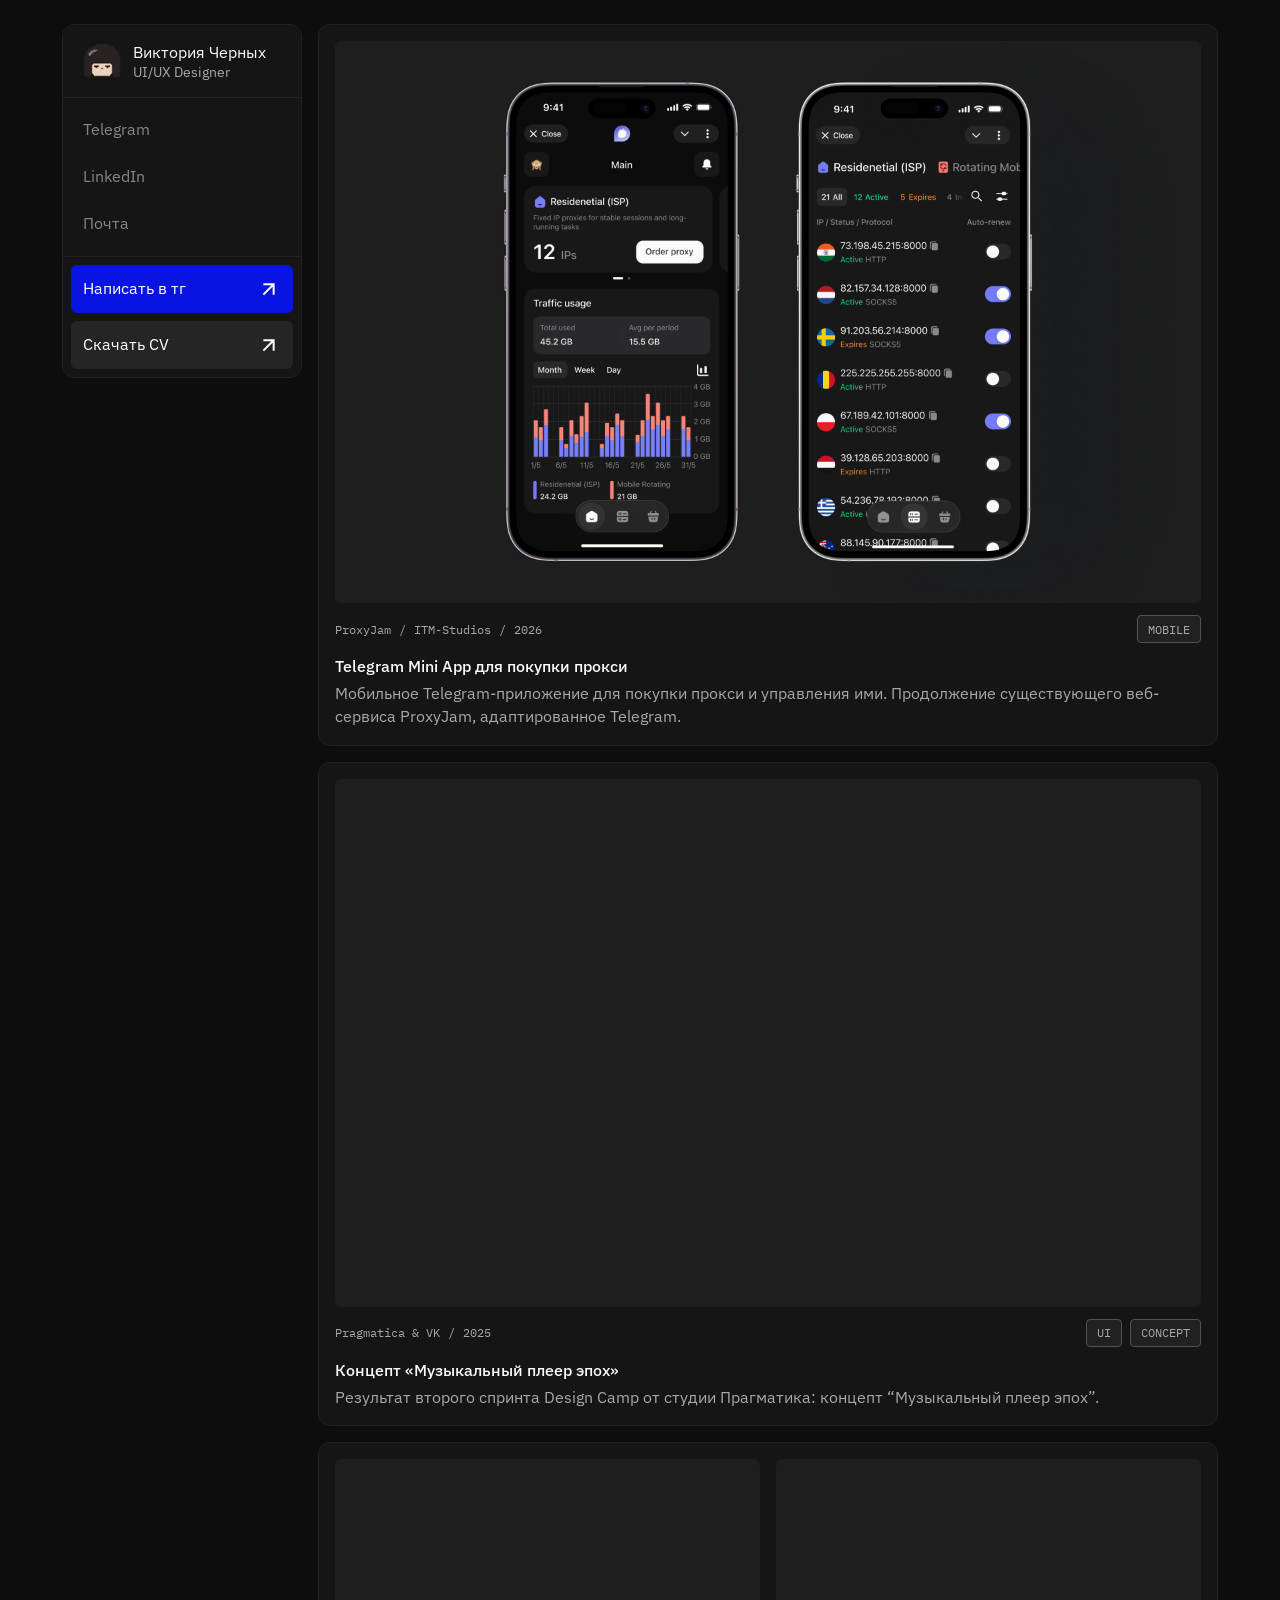
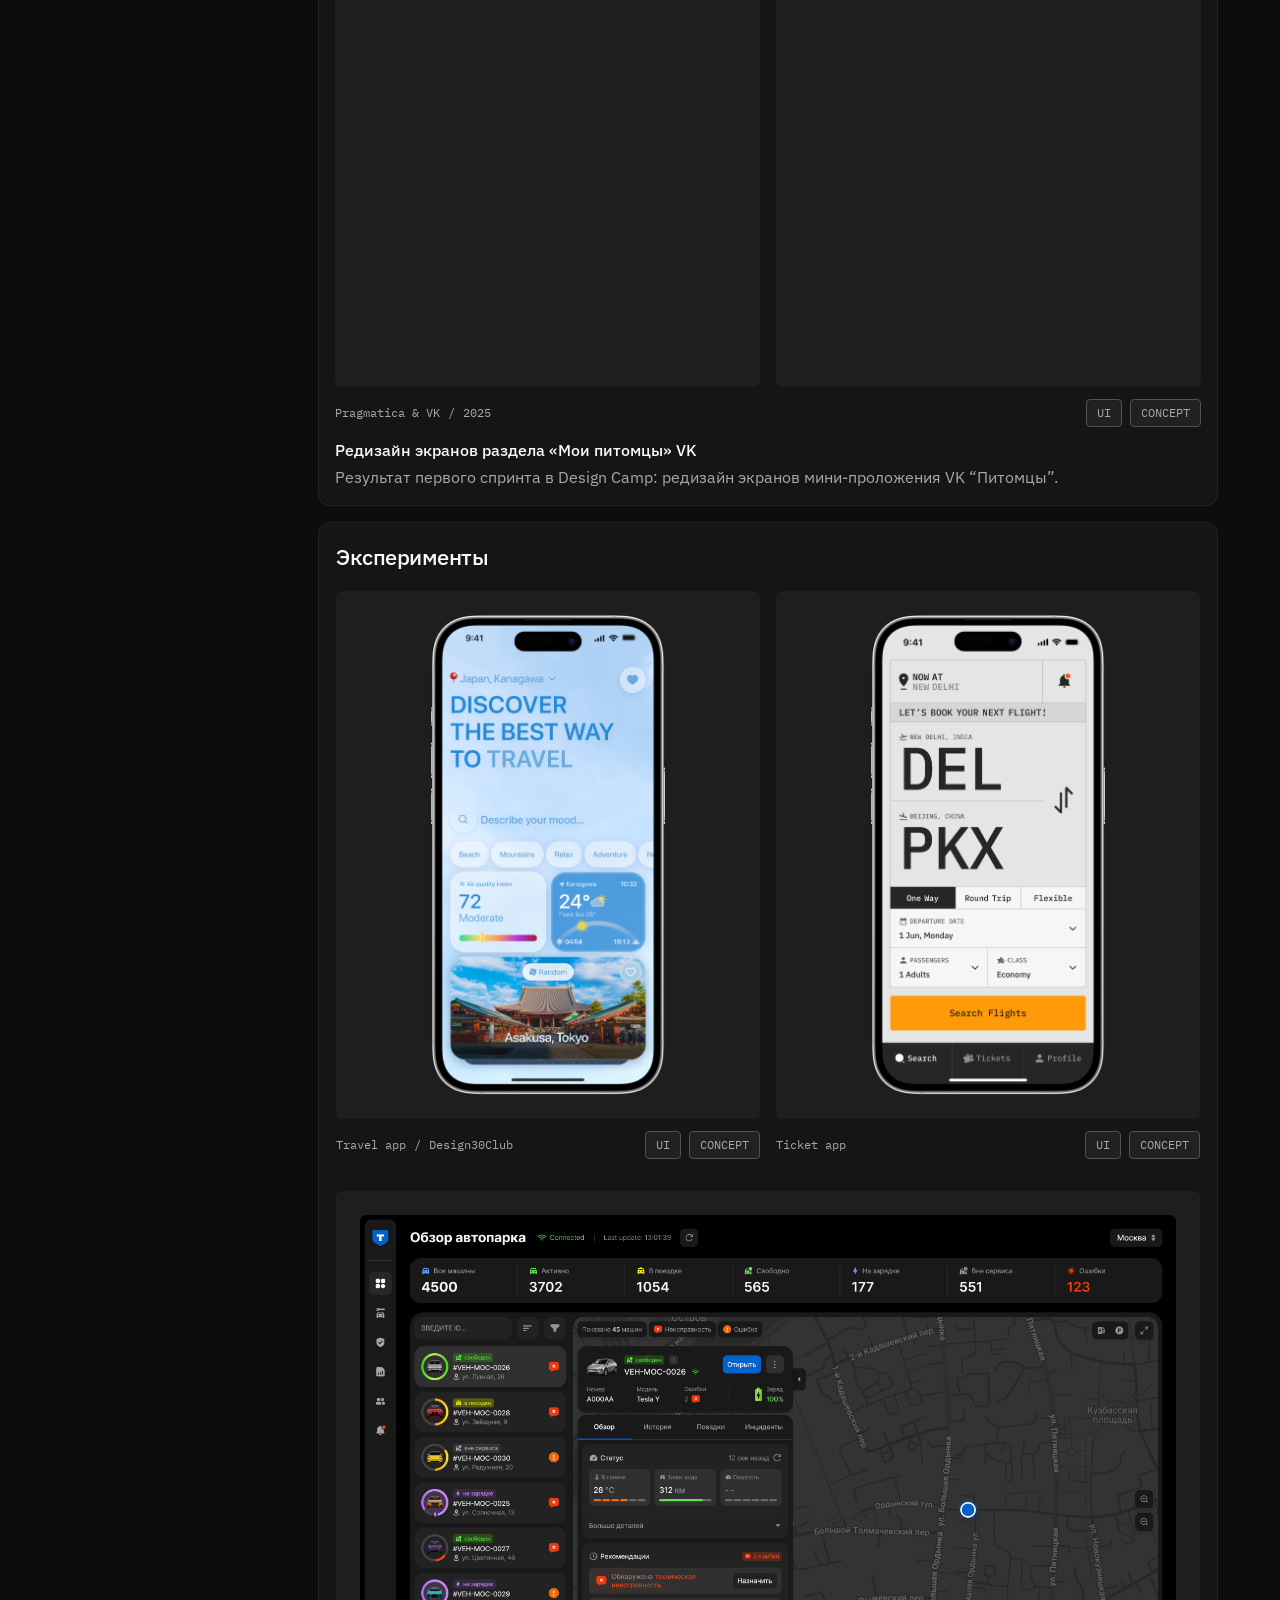
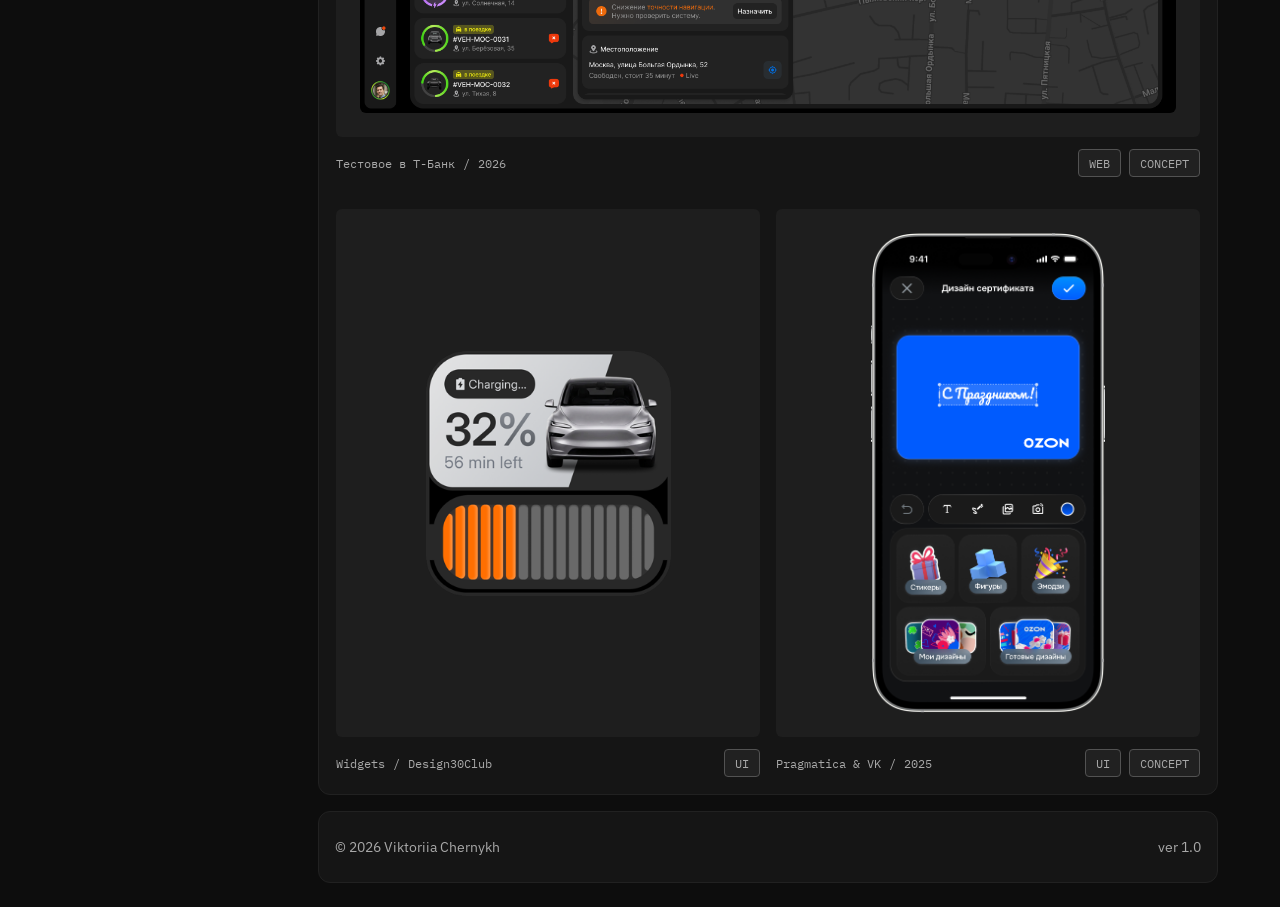
==== index.html @ b52f4697 "added hover to case-card" ====
<html lang="ru">
<head>
  <meta charset="UTF-8">
  <meta name="viewport" content="width=device-width, initial-scale=1.0">
  <title>Виктория Черных</title>
  <link rel="stylesheet" href="styles.css">
  <link rel="stylesheet" href="sticky-top-menu.css">
  <link rel="icon" type="image/png" href="favicon.png">
</head>
<body>
  <div id="sticky-top-menu-placeholder"></div>
  <div class="content-container">
    <a href="proxyjam-mini-app.html" class="case-card-link">
      <div class="case-card">
        <div class="case-card-image case-card-image--proxyjam-mobile">
          <img src="src/index/case-card-img-proxyjam-mobile.png" alt="ProxyJam Mini App"/>
        </div>
        <div class="case-card-image-container case-card-image-mobile">
          <div class="case-card-img-480 screen-switcher" data-interval="1200">
            <img src="src/index/case-card-img-proxyjam-mobile-screen.png" alt="Экран 1" class="screen-image is-active">
            <img src="src/index/case-card-img-proxyjam-mobile-screen-2.png" alt="Экран 2" class="screen-image">
            <img src="src/index/case-card-img-proxyjam-mobile-screen-3.png" alt="Экран 3" class="screen-image">
          </div>
        </div>
        <div class="case-card-header">
          <div class="case-card-header-desc">
            <span>ProxyJam</span>
            <span>/</span>
            <span>ITM-Studios</span>
            <span>/</span>
            <span>2026</span>
          </div>
          <div class="skill-item">MOBILE</div>
        </div>
        <div class="mini-paragraph">
          <h3>Telegram Mini App для покупки прокси</h3>
          <p>Мобильное Telegram-приложение для покупки прокси и управления ими. Продолжение существующего веб-сервиса ProxyJam, адаптированное Telegram.</p>
        </div>
      </div>
      <div class="hover-cta">
        <span class="hover-cta-text"></span>
        <span class="hover-cta-icon">
          <span class="hover-cta-dots">...</span>
          <img class="hover-cta-arrow" src="src/arrow-up-right-dark.svg" alt=""/>
        </span>
      </div>
    </a>
    <!-- <a href="proxyjam.html" class="case-card-link">
      <div class="case-card">
        <div class="case-card-image">
          <img src="src/index/case-card-image.png" alt="Case Card Image"/>
        </div>
        <div class="case-card-header">
          <div class="case-card-header-desc">
            <span>ProxyJam</span>
            <span>/</span>
            <span>ITM-Studios</span>
            <span>/</span>
            <span>2026</span>
          </div>
          <div class="skill-item">WEB</div>
        </div>
        <div class="mini-paragraph">
          <h3>Cервис для покупки прокси</h3>
          <p>Сервис для покупки прокси. Главной задачей было сделать макеты личного кабинета и лендинга с возможностью покупки на главной странице без регистрации.</p>
        </div>
      </div>
    </a> -->
    <a href="player.html" class="case-card-link">
      <div class="case-card">
        <div class="case-card-image-container">
          <div class="video-container">
            <video autoplay loop muted playsinline>
              <source src="src/index/player.mp4" type="video/mp4"/>
            </video>
          </div>
        </div>
        <div class="case-card-header">
          <div class="case-card-header-desc">
            <span>Pragmatica & VK</span>
            <span>/</span>
            <span>2025</span>
          </div>
          <div class="skill-item-container">
            <div class="skill-item">UI</div>
            <div class="skill-item">CONCEPT</div>
          </div>
        </div>
        <div class="mini-paragraph">
          <h3>Концепт «Музыкальный плеер эпох»</h3>
          <p>Результат второго спринта Design Camp от студии Прагматика: концепт “Музыкальный плеер эпох”.</p>
        </div>
      </div>
      <div class="hover-cta">
        <span class="hover-cta-text"></span>
        <span class="hover-cta-icon">
          <span class="hover-cta-dots">...</span>
          <img class="hover-cta-arrow" src="src/arrow-up-right-dark.svg" alt=""/>
        </span>
      </div>
    </a>
    <a href="pets.html" class="case-card-link">
      <div class="case-card">
        <div class="case-card-container">
          <div class="case-card-image-container">
            <div class="video-container">
              <video autoplay loop muted playsinline>
                <source src="src/index/pets-main.mp4" type="video/mp4"/>
              </video>
            </div>
          </div>
          <div class="case-card-image-container case-card-image-container--hide-mobile">
            <div class="video-container">
              <video autoplay loop muted playsinline>
                <source src="src/index/pets-lenta.mp4" type="video/mp4"/>
              </video>
            </div>
          </div>
        </div>
        <div class="case-card-header">
          <div class="case-card-header-desc">
            <span>Pragmatica & VK</span>
            <span>/</span>
            <span>2025</span>
          </div>
          <div class="skill-item-container">
            <div class="skill-item">UI</div>
            <div class="skill-item">CONCEPT</div>
          </div>
        </div>
        <div class="mini-paragraph">
          <h3>Редизайн экранов раздела «Мои питомцы» VK</h3>
          <p>Результат первого спринта в Design Camp: редизайн экранов мини-проложения VK “Питомцы”.</p>
        </div>
      </div>
      <div class="hover-cta">
        <span class="hover-cta-text"></span>
        <span class="hover-cta-icon">
          <span class="hover-cta-dots">...</span>
          <img class="hover-cta-arrow" src="src/arrow-up-right-dark.svg" alt=""/>
        </span>
      </div>
    </a>
    <div class="concepts">
      <h2>Эксперименты</h2>
      <div class="experiments-container">
        <div class="concept-cards">
          <div class="concept-card">
            <div class="case-card-image-container">
              <div class="case-card-img-480 screen-switcher">
                <img src="src/index/case-card-img-480.png" alt="Экран 1" class="screen-image is-active">
                <img src="src/index/trip-planner-2 1.png" alt="Экран 2" class="screen-image">
              </div>
            </div>
            <div class="case-card-header">
              <div class="case-card-header-desc">
                <span>Travel app</span>
                <span>/</span>
                <span>Design30Club</span>
              </div>
              <div class="skill-item-container">
                <div class="skill-item">UI</div>
                <div class="skill-item">CONCEPT</div>
              </div>
            </div>
          </div>
          <div class="concept-card">
            <div class="case-card-image-container">
              <div class="case-card-img-480 screen-switcher">
                <img src="src/index/case-card-img-481.png" alt="Экран 1" class="screen-image is-active">
                <img src="src/index/fly-app-2 1.png" alt="Экран 2" class="screen-image">
              </div>
            </div>
            <div class="case-card-header">
              <div class="case-card-header-desc">
                <span>Ticket app</span>
              </div>
              <div class="skill-item-container">
                <div class="skill-item">UI</div>
                <div class="skill-item">CONCEPT</div>
              </div>
            </div>
          </div>
        </div>
        <div class="concept-card">
          <div class="case-card-image-container">
            <div class="case-card-img-fill">
              <img src="src/index/case-card-img-fill.png" alt=""/>
            </div>
          </div>
          <div class="case-card-header">
            <div class="case-card-header-desc">
              <span>Тестовое в Т-Банк</span>
              <span>/</span>
              <span>2026</span>
            </div>
            <div class="skill-item-container">
              <div class="skill-item">WEB</div>
              <div class="skill-item">CONCEPT</div>
            </div>
          </div>
        </div>
        <div class="concept-cards">
          <div class="concept-card">
            <div class="case-card-image-container">
              <div class="screen-switcher screen-switcher--245" data-interval="1200">
                <img src="src/index/widget-moon.png" alt="Экран 1" class="screen-image is-active">
                <img src="src/index/charging 2 1.png" alt="Экран 2" class="screen-image">
                <img src="src/index/petto 1.png" alt="Экран 3" class="screen-image">
                <img src="src/index/forcast widget 1.png" alt="Экран 4" class="screen-image">
                <img src="src/index/reflect.png" alt="Экран 5" class="screen-image">
              </div>
              <!-- <div class="case-card-img-245">
                <img src="src/index/widget-moon.png" alt="" />
              </div> -->
            </div>
            <div class="case-card-header">
              <div class="case-card-header-desc">
                <span>Widgets</span>
                <span>/</span>
                <span>Design30Club</span>
              </div>             
                <div class="skill-item">UI</div>
            </div>
          </div>
          <div class="concept-card">
            <div class="case-card-image-container">
              <div class="case-card-img-480 screen-switcher">
                <img src="src/index/case-card-img-482.png" alt="Экран 1" class="screen-image is-active">
                <img src="src/index/gift-card-2.png" alt="Экран 2" class="screen-image">
              </div>
            </div>
            <div class="case-card-header">
              <div class="case-card-header-desc">
                <span>Pragmatica & VK</span>
                <span>/</span>
                <span>2025</span>
              </div>
              <div class="skill-item-container">
                <div class="skill-item">UI</div>
                <div class="skill-item">CONCEPT</div>
              </div>
            </div>
          </div>
        </div>
        
      </div>
    </div>
    <div id="footer-placeholder"></div>
  </div>
  <script>
    fetch('sticky-top-menu.html')
      .then(response => response.text())
      .then(data => {
        document.getElementById('sticky-top-menu-placeholder').innerHTML = data;
      });
    fetch('footer.html')
      .then(response => response.text())
      .then(data => {
        document.getElementById('footer-placeholder').innerHTML = data;
      });
  </script>
  <script src="script.js"></script>
 
<script>
  fetch('sticky-top-menu.html')
    .then(response => response.text())
    .then(data => {
      document.getElementById('sticky-top-menu-placeholder').innerHTML = data;

      const mobileTopBar = document.querySelector('.mobile-top-bar');
      const mobileMenuToggle = document.querySelector('.mobile-menu-toggle');
      const mobileBackdrop = document.querySelector('.mobile-menu-backdrop');
      const mobileMenuLinks = document.querySelectorAll(
        '.mobile-dropdown-menu a'
      );

      if (!mobileTopBar || !mobileMenuToggle || !mobileBackdrop) return;

      function openMenu() {
        mobileTopBar.classList.add('is-open');
        document.body.classList.add('menu-open');
        mobileMenuToggle.setAttribute('aria-expanded', 'true');
        mobileMenuToggle.setAttribute('aria-label', 'Закрыть меню');
      }

      function closeMenu() {
        mobileTopBar.classList.remove('is-open');
        document.body.classList.remove('menu-open');
        mobileMenuToggle.setAttribute('aria-expanded', 'false');
        mobileMenuToggle.setAttribute('aria-label', 'Открыть меню');
      }

      function toggleMenu() {
        const isOpen = mobileTopBar.classList.contains('is-open');
        isOpen ? closeMenu() : openMenu();
      }

      mobileMenuToggle.addEventListener('click', toggleMenu);

      mobileBackdrop.addEventListener('click', closeMenu);

      mobileMenuLinks.forEach(link => {
        link.addEventListener('click', closeMenu);
      });

      document.addEventListener('keydown', (event) => {
        if (event.key === 'Escape') {
          closeMenu();
        }
      });

      let lastScrollY = window.scrollY;
      const scrollThreshold = 10;

      window.addEventListener('scroll', () => {
        const currentScrollY = window.scrollY;
        const diff = currentScrollY - lastScrollY;

        if (mobileTopBar.classList.contains('is-open')) {
          mobileTopBar.classList.remove('is-hidden');
          lastScrollY = currentScrollY;
          return;
        }

        if (currentScrollY <= 20) {
          mobileTopBar.classList.remove('is-hidden');
        } else if (diff > scrollThreshold) {
          mobileTopBar.classList.add('is-hidden');
          lastScrollY = currentScrollY;
        } else if (diff < -scrollThreshold) {
          mobileTopBar.classList.remove('is-hidden');
          lastScrollY = currentScrollY;
        }
      });
    });

  fetch('footer.html')
    .then(response => response.text())
    .then(data => {
      document.getElementById('footer-placeholder').innerHTML = data;
    });
</script>

<script>
  document.querySelectorAll('.screen-switcher').forEach((switcher) => {
    const images = switcher.querySelectorAll('.screen-image');
    const interval = Number(switcher.dataset.interval) || 3000;
    let current = 0;
    let intervalId = null;

    if (images.length < 2) return;

    function nextSlide() {
      images[current].classList.remove('is-active');
      current = (current + 1) % images.length;
      images[current].classList.add('is-active');
    }

    function startSwitcher() {
      if (intervalId) return;
      intervalId = setInterval(nextSlide, interval);
    }

    function stopSwitcher() {
      clearInterval(intervalId);
      intervalId = null;
    }

    startSwitcher();

    // switcher.addEventListener('mouseenter', stopSwitcher);
    // switcher.addEventListener('mouseleave', startSwitcher);
    // switcher.addEventListener('focusin', stopSwitcher);
    // switcher.addEventListener('focusout', startSwitcher);
  });
</script>

</body>
</html>
---- styles.css ----
@import url('https://fonts.googleapis.com/css2?family=IBM+Plex+Sans:ital,wght@0,400;0,500;1,400;1,500&family=IBM+Plex+Mono:wght@400&display=swap');

:root {
  --surface-bg: #0d0d0d;
  --surface-primary: #151515;
  --surface-secondary: #1e1e1e;
  --surface-bage: #212121;
  --border-base: #212121;
  --border-bage: #525252;
  --text-primary: #fafafa;
  --text-secondary: #a8a8a8;
  --text-link: #868686;
  --primary-btn-default: #0914e3;
  --primary-btn-hover: #0c15c0;
  --secondary-btn-default: #252525;
  --secondary-btn-hover: #212121;
  --content-max-width: 900px;
  --page-gutter: 8px;
}


* {
  box-sizing: border-box;
}

html,
body {
  overflow-x: hidden;
}

body {
  margin: 0;
  padding: 0 8px;
  font-family: 'IBM Plex Sans', sans-serif;
  background-color: var(--surface-bg);
  color: var(--text-primary);
  display: flex;
  justify-content: center;
  align-items: flex-start;
  gap: 16px;
  min-height: 100vh;
  overflow-x: hidden;
}

p {
  margin-block-start: 0;
  margin-block-end: 0;
  color: var(--text-secondary);
  line-height: 145%;
}

#sticky-top-menu-placeholder {
  width: 240px;
  min-width: 240px;
  flex: 0 0 240px;
  align-self: flex-start;
  position: sticky;
  top: 24px;
  height: fit-content;
}

.content-container {
  flex: 1 1 0;
  min-width: 0;
  width: min(100%, var(--content-max-width));
  max-width: var(--content-max-width);
  display: flex;
  flex-direction: column;
  gap: 16px;
  padding: 24px 0;
}

.case-card {
  background-color: var(--surface-primary);
  border: 1px solid var(--border-base);
  border-radius: 12px;
  padding: 16px;
  display: flex;
  flex-direction: column;
  gap: 12px;
}

.case-card-link {
  display: block;
  position: relative;
  text-decoration: none;
  color: inherit;
}

.case-card-link:hover .case-card {
  /* transform: translateY(-2px);
  transition: 0.3s ease; */
  cursor: pointer;
}

.hover-cta {
  position: fixed;
  top: 0;
  left: 0;
  display: flex;
  align-items: center;
  gap: 8px;
  padding: 8px 12px;
  border-radius: 4px;
  background-color: var(--text-primary);
  font-family: 'IBM Plex Mono', monospace;
  font-size: 12px;
  color: var(--surface-primary);
  white-space: nowrap;
  pointer-events: none;
  opacity: 0;
  transition: opacity 0.2s ease;
  z-index: 50;
}

.case-card-link:hover .hover-cta {
  opacity: 1;
}

.hover-cta-icon {
  position: relative;
  width: 16px;
  height: 16px;
  flex-shrink: 0;
}

.hover-cta-dots {
  position: absolute;
  inset: 0;
  display: flex;
  align-items: center;
  transition: opacity 0.2s ease;
}

.hover-cta-dots.is-hidden {
  opacity: 0;
}

.hover-cta-arrow {
  position: absolute;
  inset: 0;
  width: 16px;
  height: 16px;
  display: block;
  opacity: 0;
  transition: opacity 0.2s ease;
}

.hover-cta-arrow.is-visible {
  opacity: 1;
}

@media (hover: none) {
  .hover-cta {
    display: none;
  }
}

.case-card-image {
  aspect-ratio: 2880 / 1710;
  border-radius: 6px;
  overflow: hidden;
  position: relative;
}

.case-card-image img {
  width: 100%;
  height: 100%;
  object-fit: cover;
}

.case-card-image--proxyjam-mobile {
  aspect-ratio: 2598 / 1686;
}

.case-card-image-container.case-card-image-mobile {
  display: none;
}

@media (max-width: 860px) {
  .case-card-image--proxyjam-mobile {
    display: none;
  }

  .case-card-image-container.case-card-image-mobile {
    display: flex;
  }

  .case-card-image-container.case-card-image-container--hide-mobile {
    display: none;
  }
}

.case-card-header {
  display: flex;
  justify-content: space-between;
  align-items: center;
  gap: 12px;
  flex-wrap: nowrap;
}

.case-card-header-desc {
  display: flex;
  gap: 8px;
  align-items: center;
  font-family: 'IBM Plex Mono', monospace;
  font-size: 12px;
  color: var(--text-secondary);
}

.case-card-header .case-card-header-desc {
  display: flex;
  gap: 8px;
  align-items: center;
  font-family: 'IBM Plex Mono', monospace;
  font-size: 12px;
  color: var(--text-secondary);
}

.skill-item {
  background-color: var(--surface-bage);
  border: 1px solid var(--border-bage);
  border-radius: 4px;
  padding: 8px 10px;
  display: flex;
  gap: 6px;
  align-items: center;
  height: 28px;
  font-family: 'IBM Plex Mono', monospace;
  font-size: 12px;
  color: var(--text-secondary);
}

.skill-item-container {
  display: flex;
  flex-direction: row;
  gap: 8px;
  flex-wrap: wrap;
}

.paragraph {
  display: flex;
  flex-direction: column;
  gap: 24px;
}

.middle-paragraph {
  display: flex;
  flex-direction: column;
  gap: 16px;
}

.mini-paragraph {
  display: flex;
  flex-direction: column;
  gap: 4px;
}


h1 {
  margin: 0;
  font-weight: 500;
  font-size: 28px;
  line-height: 1.2;
  color: var(--text-primary);
  letter-spacing: -1px;
}

.mini-paragraph h3 {
  margin: 0;
  font-weight: 500;
  font-size: 16px;
  line-height: 1.45;
  color: var(--text-primary);
}

.mini-paragraph p {
  margin: 0;
  font-weight: 400;
  font-size: 16px;
  line-height: 1.45;
  color: var(--text-secondary);
}

.footer {
  width: 100%;
  background-color: var(--surface-primary);
  border: 1px solid var(--border-base);
  border-radius: 12px;
  height: 72px;
  display: flex;
  align-items: center;
  justify-content: space-between;
  padding: 16px;
  font-size: 14px;
  line-height: 1.2;
  color: var(--text-secondary);
  text-align: center;
  white-space: nowrap;
}

.concepts {
  background-color: var(--surface-primary);
  border: 1px solid var(--border-base);
  border-radius: 12px;
  padding: 21px 17px 17px;
  display: flex;
  flex-direction: column;
  gap: 20px;
}

.concepts h2 {
  margin: 0;
  font-weight: 500;
  font-size: 22px;
  line-height: 1.2;
  letter-spacing: -0.5px;
  color: var(--text-primary);
}

.concepts .experiments-container {
  display: flex;
  flex-direction: column;
  gap: 32px;
}

.concept-cards {
  display: flex;
  gap: 16px;
}

.concept-card {
  display: flex;
  flex-direction: column;
  gap: 12px;
  flex: 1 1 0;
  min-width: 0;
}

@media (max-width: 860px) {
  .concept-cards {
    flex-direction: column;
    gap: 32px;
  }
}

.case-card-image-container {
  background-color: var(--surface-secondary);
  border-radius: 6px;
  padding: 24px;
  gap: 16px;
  display: flex;
  justify-content: center;
  align-items: center;
  height: 100%;
}



.case-card-container {
  display: flex;
  flex-direction: row;
  gap: 16px;
}

.case-card-container > * {
  flex: 1;
  min-width: 0;
}

@media (max-width: 860px) {
  .case-card-container {
    flex-direction: column;
  }
}


.case-card-img-480 {
  width: 234px;
  height: 480px;
  position: relative;
  max-width: 100%;
}

.case-card-img-480 img {
  width: 100%;
  height: 100%;
  object-fit: cover;
}

.screen-switcher {
  position: relative;
  overflow: hidden;
  max-width: 100%;
}

.screen-switcher--480 {
  width: 234px;
  height: 480px;
}

.screen-switcher--245 {
  width: 245px;
  height: 245px;
}


.screen-image.is-active {
  opacity: 1;
}

.case-card-img-480.screen-switcher {
  width: 234px;
  height: 480px;
  position: relative;
  max-width: 100%;
  overflow: hidden;
}

.screen-image {
  position: absolute;
  inset: 0;
  width: 100%;
  height: 100%;
  object-fit: cover;
  opacity: 0;
}

.screen-image.is-active {
  opacity: 1;
}

.video-container {
  width: 240px;
  height: 480px;
  max-width: 100%;
}

.video-container video {
  width: 100%;
  height: 100%;
  object-fit: cover;
  display: block;
}

.case-card-img-245 img {
  width: 245px;
  height: 245px;
  max-width: 100%;
  object-fit: cover;
  display: block;
}

.case-card-img-fill {
  width: 100%;
  overflow: hidden;
  border-radius: 6px;
}

.case-card-img-fill img {
  display: block;
  width: 100%;
  height: auto;
  max-width: 100%;
}

@media (max-width: 860px) {
  .concept-cards {
    flex-direction: column;
  }

  .case-card-container {
    flex-direction: column;
  }

  .video-container {
    height: 360px;
    width: 180px;
    border-radius: 32px;
    overflow: hidden;
  }


  .case-card-img-480,
  .case-card-img-480.screen-switcher {
    width: 176px;
    height: 360px;
  }
}


@media (max-width: 1188px) {
  body {
    display: block;
    padding: 64px 8px 0;
  }

  #sticky-top-menu-placeholder {
    width: min(calc(100vw - var(--page-gutter) * 2), var(--content-max-width));
    min-width: 0;
    flex: none;
    position: static;
    top: auto;
    height: auto;
    margin: 0 auto;
  }

  .content-container {
    width: min(calc(100vw - var(--page-gutter) * 2), var(--content-max-width));
    max-width: none;
    margin: 0 auto;
    padding: 24px 0;
  }

  .case-card-header {
    flex-direction: row;   /* вместо column */
    align-items: center;
    flex-wrap: nowrap;
  }

  .case-card-image-container {
    padding: 16px;
  }


}

.figma-button {
  display: inline-flex;
  justify-content: center;
  align-items: center;
  gap: 6px;
  padding: 12px 16px;
  border-radius: 6px;
  background-color: var(--secondary-btn-default);
  text-decoration: none;
  color: var(--text-primary);
  width: auto;
}


.figma-button:hover {
  background-color: var(--secondary-btn-hover);
}

.figma-arrow,
.list-item-icon {
width: 24px;
height: 24px;
display: block;
}

.section-label {
  margin: 0;
  color: var(--text-secondary);
  font-family: 'IBM Plex Sans', sans-serif;
  font-size: 16px;
}

.section-title {
  margin: 0;
  font-family: 'IBM Plex Sans', sans-serif;
  font-weight: 500;
  font-size: 22px;
  line-height: 1.2;
  letter-spacing: -0.5px;
  color: var(--text-primary);
}

.section-text {
  margin: 0;
  font-family: 'IBM Plex Sans', sans-serif;
  font-size: 16px;
  line-height: 1.45;
  color: var(--text-secondary);
}

.section-list {
  display: flex;
  flex-direction: column;
  gap: 8px;
  margin-top: 0;
  padding: 8px 0 12px 0;
}

.list-item {
  display: flex;
  gap: 12px;
  align-items: flex-start;
}

.list-item p {
  margin: 0;
  flex: 1;
  color: var(--text-secondary);
}


/* .middle-paragraph-title {
  margin: 0;
  font-family: 'IBM Plex Sans', sans-serif;
  font-weight: 500;
  font-size: 16px;
  line-height: 1.45;
  color: var(--text-primary);
} */

/* .design-block {
  display: flex;
  flex-direction: column;
  gap: 12px;
  margin-top: ;
}

.design-block-title {
  margin: 0;
  font-family: 'IBM Plex Sans', sans-serif;
  font-weight: 500;
  font-size: 16px;
  line-height: 1.45;
  color: var(--text-primary);
} */

.design-row {
  display: grid;
  grid-template-columns: repeat(2, minmax(0, 1fr));
  gap: 16px;
  margin-top: 24px;
}

.result-cards {
  display: grid;
  grid-template-columns: repeat(3, minmax(0, 1fr));
  gap: 16px;
  margin-top: 0px;
}

.result-card {
  background-color: var(--surface-secondary);
  border-left: 3px solid #3640ff;
  border-radius: 6px;
  padding: 24px;
  display: flex;
  flex-direction: column;
  gap: 12px;
}

.result-title {
  margin: 0;
  font-size: 18px;
  font-weight: 500;
  color: var(--text-primary);
}

.result-description {
  margin: 0;
  color: var(--text-secondary);
  line-height: 1.45;
}

@media (max-width: 860px) {
  .design-row,
  .result-cards {
    grid-template-columns: 1fr;
  }

  .figma-button {
    width: 100%;
    justify-content: center;
  }
}

.mini-paragraph p.caption {
  font-size: 14px;
  font-weight: 400;
  color: var(--text-secondary);
  line-height: 145%;
  text-align: center;
}

.highlight {
  font-weight: 500;
  font-size: 16px;
  color: var(--text-primary);
}

.results-two-columns .result-cards {
  display: grid;
  grid-template-columns: repeat(2, minmax(0, 1fr));
  gap: 24px;
}

@media (max-width: 768px) {
  .results-two-columns .result-cards {
    grid-template-columns: 1fr;
    gap: 16px;
  }
}

.before-after-slider {
  position: relative;
  width: 100%;
  aspect-ratio: 866 / 435.683;
  border-radius: 6px;
  overflow: hidden;
  user-select: none;
  cursor: ew-resize;
}

.before-after-slider--mobile {
  display: none;
  aspect-ratio: 866 / 650;
}

@media (max-width: 860px) {
  .before-after-slider--desktop {
    display: none;
  }

  .before-after-slider--mobile {
    display: block;
  }
}

.before-after-slider img {
  position: absolute;
  inset: 0;
  width: 100%;
  height: 100%;
  object-fit: cover;
  display: block;
  pointer-events: none;
}

.before-after-handle {
  position: absolute;
  top: 0;
  bottom: 0;
  left: 50%;
  width: 1px;
  background-color: rgba(250, 250, 250, 0.9);
  transform: translateX(-50%);
  pointer-events: none;
}

.before-after-handle-grip {
  position: absolute;
  top: 50%;
  left: 50%;
  transform: translate(-50%, -50%);
  width: 48px;
  height: 48px;
  border-radius: 6px;
  background-color: rgba(250, 250, 250, 0.9);
  backdrop-filter: blur(2px);
  box-shadow: 0px 0px 32px 0px rgba(0, 0, 0, 0.25);
  display: flex;
  align-items: center;
  justify-content: center;
  gap: 2px;
}

.before-after-handle-grip span {
  width: 0;
  height: 0;
  border-top: 5px solid transparent;
  border-bottom: 5px solid transparent;
}

.before-after-handle-grip span:first-child {
  border-right: 6px solid #151515;
}

.before-after-handle-grip span:last-child {
  border-left: 6px solid #151515;
}
---- sticky-top-menu.css ----
.sticky-top-menu {
  position: fixed;
  top: 24px;
  width: 240px;
  min-width: 240px;
  flex-shrink: 0;
  display: flex;
  justify-content: center;
  z-index: 100;
}

.sticky-menu-card {
  width: 240px;
  background-color: var(--surface-primary);
  border: 1px solid var(--border-base);
  border-radius: 12px;
  overflow: hidden;
}

.profile-block,
.social-links,
.menu-buttons {
  background-color: var(--surface-primary);
}

.profile-block {
  padding: 0;
}

.profile-top-link {
  display: block;
  text-decoration: none;
  color: inherit;
}

.profile-top-link {
  /* transform: translateY(-2px);
  transition: 0.3s ease; */
  cursor: pointer;
}

.profile-top {
  display: flex;
  align-items: center;
  gap: 12px;
  padding: 16px 20px;
}

.logo {
  width: 38px;
  height: 35px;
  flex-shrink: 0;
}

.logo img {
  width: 100%;
  height: 100%;
  object-fit: cover;
}

.profile-info {
  display: flex;
  flex-direction: column;
  gap: 0;
}

.profile-name {
  margin: 0;
  font-size: 16px;
  font-weight: 400;
  line-height: 1.45;
  color: var(--text-primary);
}

.profile-role {
  margin: 0;
  font-size: 14px;
  line-height: 1.2;
  color: var(--text-secondary);
}

.social-links {
  display: flex;
  flex-direction: column;
  gap: 16px;
  padding: 16px 20px;
  border-top: 1px solid var(--border-base);
}

.social-link {
  color: var(--text-link);
  text-decoration: none;
  font-size: 16px;
  font-weight: 400;
  line-height: 1.45;
  padding: 4px 0 4px 0;
}

.social-link:hover {
  color: var(--text-primary);
}

.menu-buttons {
  display: flex;
  flex-direction: column;
  gap: 8px;
  padding: 8px;
  border-top: 1px solid var(--border-base);
}

.btn {
  display: flex;
  align-items: center;
  justify-content: space-between;
  width: 100%;
  min-height: 48px;
  padding: 12px;
  border-radius: 6px;
  text-decoration: none;
  font-family: 'IBM Plex Sans', sans-serif;
  font-size: 16px;
  line-height: 1.45;
  color: #fff;
}

.btn-primary {
  background-color: var(--primary-btn-default);
}

.btn-primary:hover {
  background-color: var(--primary-btn-hover);
}

.btn-secondary {
  background-color: var(--secondary-btn-default);
}

.btn-secondary:hover {
  background-color: var(--secondary-btn-hover);
}

.btn-icon img {
  display: block;
  width: 24px;
  height: 24px;
  flex-shrink: 0;
}

.mobile-menu-backdrop {
  position: fixed;
  inset: 0;
  background: rgba(0, 0, 0, 0.48);
  opacity: 0;
  visibility: hidden;
  pointer-events: none;
  transition: opacity 0.3s ease, visibility 0.3s ease;
  z-index: 999;
}


.mobile-top-bar {
  display: none;
  z-index: 1000;

}

body.menu-open {
  overflow: hidden;
  touch-action: none;
}

body.menu-open .mobile-menu-backdrop {
  opacity: 1;
  visibility: visible;
  pointer-events: auto;
}

.mobile-top-card {
  height: 64px;
  display: flex;
  align-items: center;
  justify-content: space-between;
  gap: 16px;
  padding: 16px 16px;
  background-color: #161616;
  border: 1px solid rgba(255, 255, 255, 0.08);
  border-radius: 12px;
}

.mobile-profile-link {
  display: block;
  text-decoration: none;
  color: inherit;
}

.mobile-profile-link {
  /* transform: translateY(-2px);
  transition: 0.3s ease; */
  cursor: pointer;
}

.mobile-profile {
  display: flex;
  align-items: center;
  gap: 12px;
  min-width: 0;
}


.mobile-logo {
  width:  38px;
  height: 35px;
  flex-shrink: 0;
}

.mobile-logo img {
  width: 100%;
  height: 100%;
  object-fit: cover;
  border-radius: 12px;
}

.mobile-profile-info {
  min-width: 0;
}

.mobile-name {
  margin: 0;
  color: #f5f5f5;
  font-size: 15px;
  line-height: 1.2;
}

.mobile-role {
  margin: 4px 0 0;
  color: rgba(255, 255, 255, 0.72);
  font-size: 13px;
  line-height: 1.2;
}

.mobile-menu-toggle {
  width: 44px;
  height: 44px;
  flex-shrink: 0;
  display: grid;
  grid-template-columns: repeat(3, 4px);
  grid-template-rows: repeat(3, 4px);
  justify-content: center;
  align-content: center;
  gap: 4px;
  padding: 0;
  background: transparent;
  border: none;
  cursor: pointer;
}


.mobile-menu-toggle span {
  display: block;
  width: 4px;
  height: 4px;
  background-color: #f5f5f5;
  border-radius: 0;
  transform-origin: center;
  transition: transform 0.24s ease, opacity 0.24s ease;
}

.mobile-dropdown-menu {
  max-height: 0;
  opacity: 0;
  overflow: hidden;
  background-color: #161616;
  border-left: 1px solid rgba(255, 255, 255, 0.08);
  border-right: 1px solid rgba(255, 255, 255, 0.08);
  border-bottom: 1px solid rgba(255, 255, 255, 0.08);
  border-top: none;
  border-radius: 0 0 12px 12px;
  pointer-events: none;
  transition: max-height 0.3s ease, opacity 0.3s ease, padding 0.3s ease;
}

.mobile-top-bar.is-open .mobile-top-card {
  border-radius: 12px 12px 0 0;
  border-bottom: none;
}

.mobile-top-bar.is-open .mobile-dropdown-menu {
  max-height: 500px;
  opacity: 1;
  pointer-events: auto;
}

.mobile-top-bar.is-open .mobile-menu-toggle span:nth-child(1) {
  transform: translate(8px, 8px);
}

.mobile-top-bar.is-open .mobile-menu-toggle span:nth-child(2) {
  opacity: 0;
}

.mobile-top-bar.is-open .mobile-menu-toggle span:nth-child(3) {
  transform: translate(-8px, 8px);
}

.mobile-top-bar.is-open .mobile-menu-toggle span:nth-child(4) {
  opacity: 0;
}

.mobile-top-bar.is-open .mobile-menu-toggle span:nth-child(5) {
  opacity: 0;
}

.mobile-top-bar.is-open .mobile-menu-toggle span:nth-child(6) {
  opacity: 0;
}

.mobile-top-bar.is-open .mobile-menu-toggle span:nth-child(7) {
  transform: translate(8px, -8px);
}

.mobile-top-bar.is-open .mobile-menu-toggle span:nth-child(8) {
  opacity: 0;
}

.mobile-top-bar.is-open .mobile-menu-toggle span:nth-child(9) {
  transform: translate(-8px, -8px);
}

.mobile-social-links {
  display: flex;
  flex-direction: column;
  gap: 16px;
  padding: 16px 16px;
  border-top: 1px solid rgba(255, 255, 255, 0.08);
}

.mobile-social-link {
  display: flex;
  align-items: center;
  color: #a8a8a8;
  text-decoration: none;
  font-size: 16px;
  line-height: 1.45;
  padding: 12px 0 12px 0;
}

.mobile-social-link:hover {
  color: var(--text-primary);
}

.mobile-menu-buttons {
  display: flex;
  flex-direction: column;
  gap: 8px;
  padding: 8px;
  border-top:1px solid #212121;
}


@media (max-width: 1188px) {
  .sticky-top-menu {
    display: none;
  }

  .mobile-top-bar {
    display: block;
    position: fixed;
    top: 12px;
    left: 50%;
    width: min(calc(100vw - var(--page-gutter) * 2), var(--content-max-width));
    z-index: 1000;
    transform: translateX(-50%) translateY(0);
    opacity: 1;
    transition: transform 0.3s ease, opacity 0.3s ease;
  }

   .mobile-top-bar.is-hidden {
    transform: translateX(-50%) translateY(-120%);
    opacity: 0;
    pointer-events: none;
  }

   .mobile-top-card,
   .mobile-dropdown-menu {
    width: 100%;
  }

  .btn-primary,
  .btn-secondary {
    height: 64px;
    border-radius: 8px;
  }
  
}
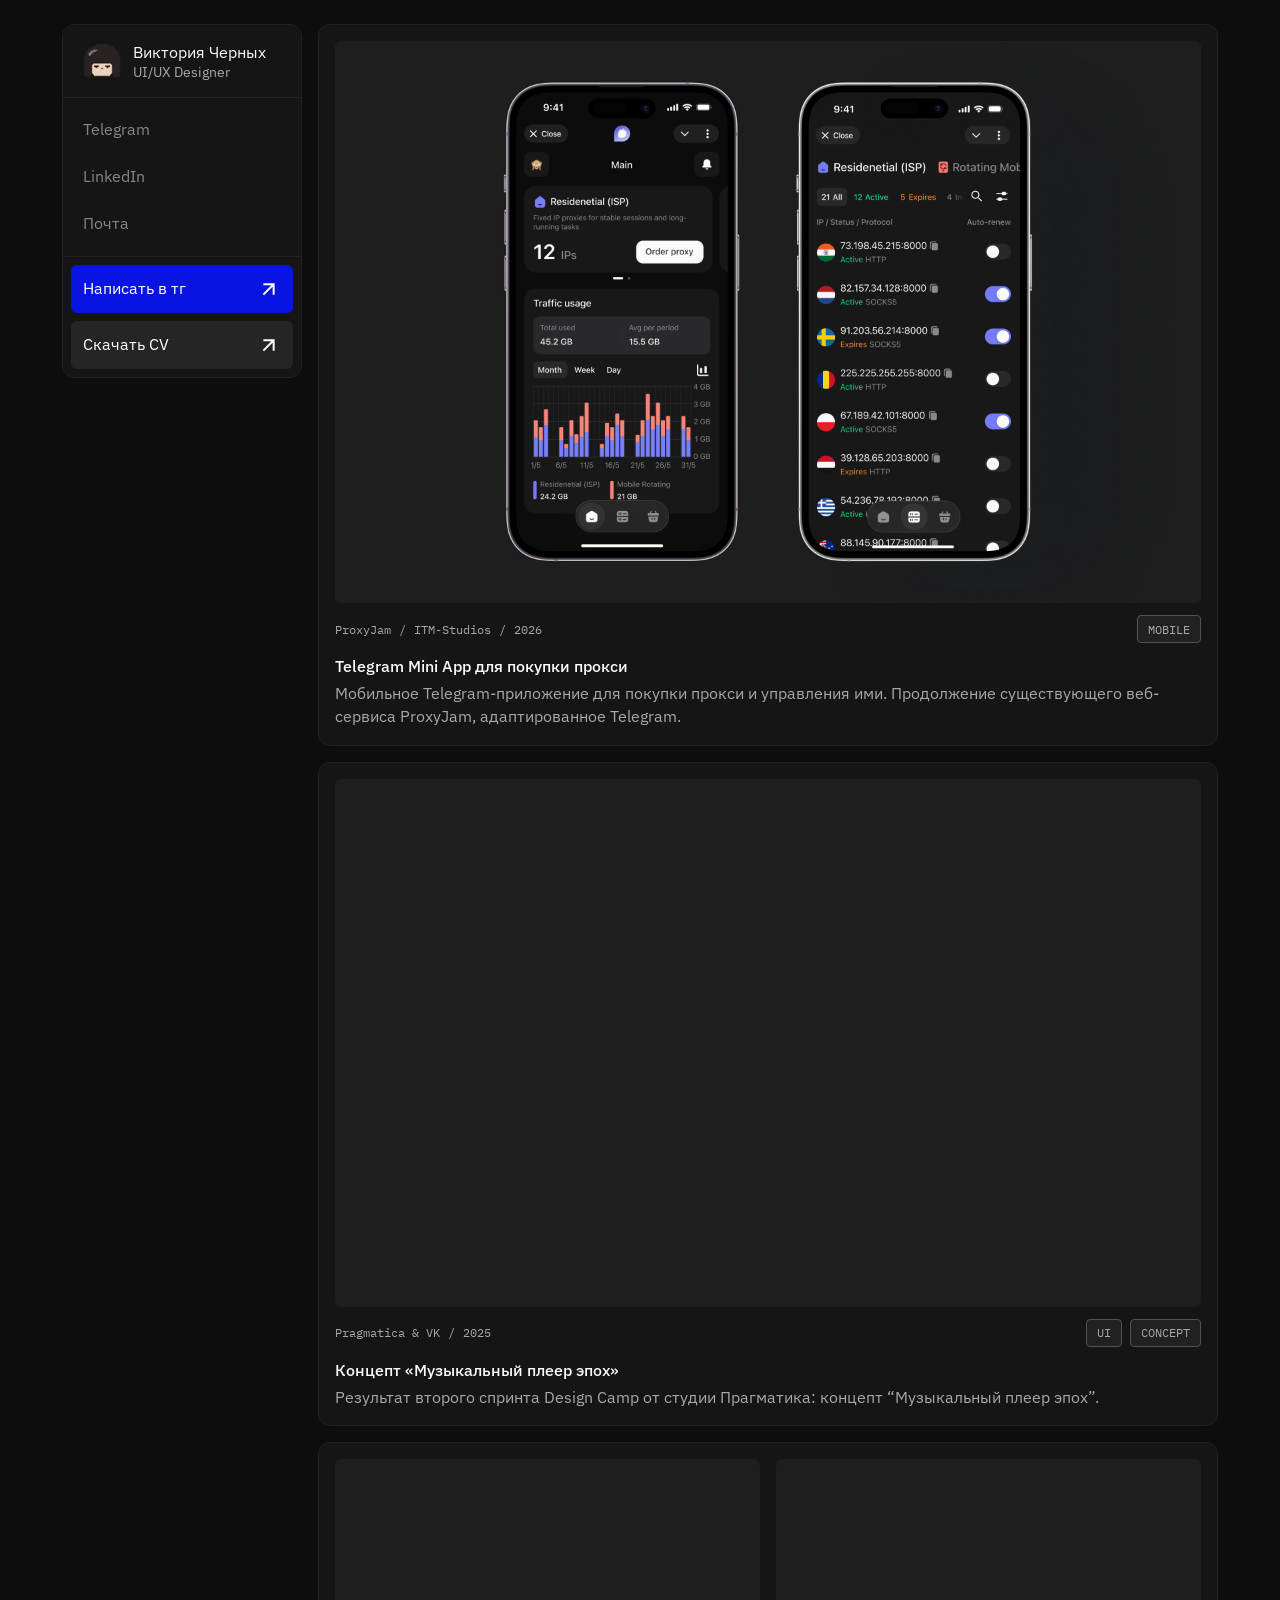
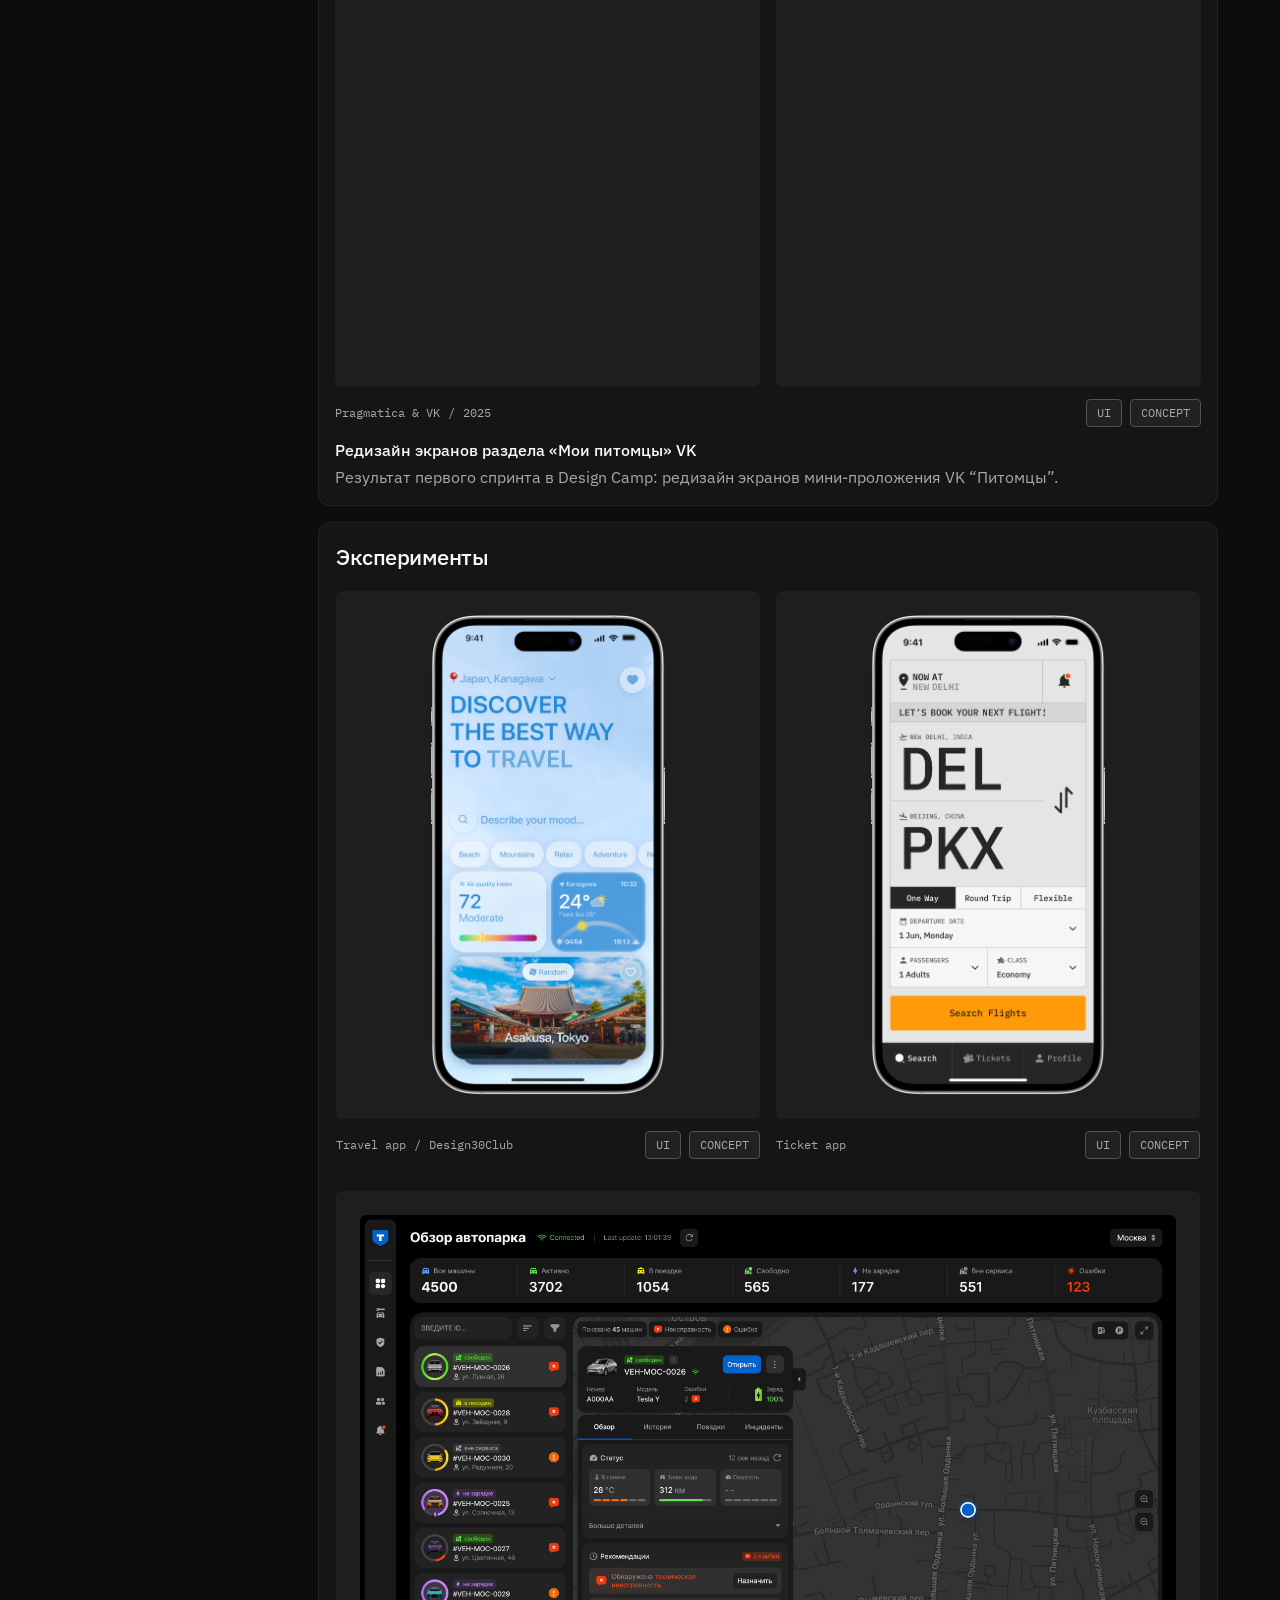
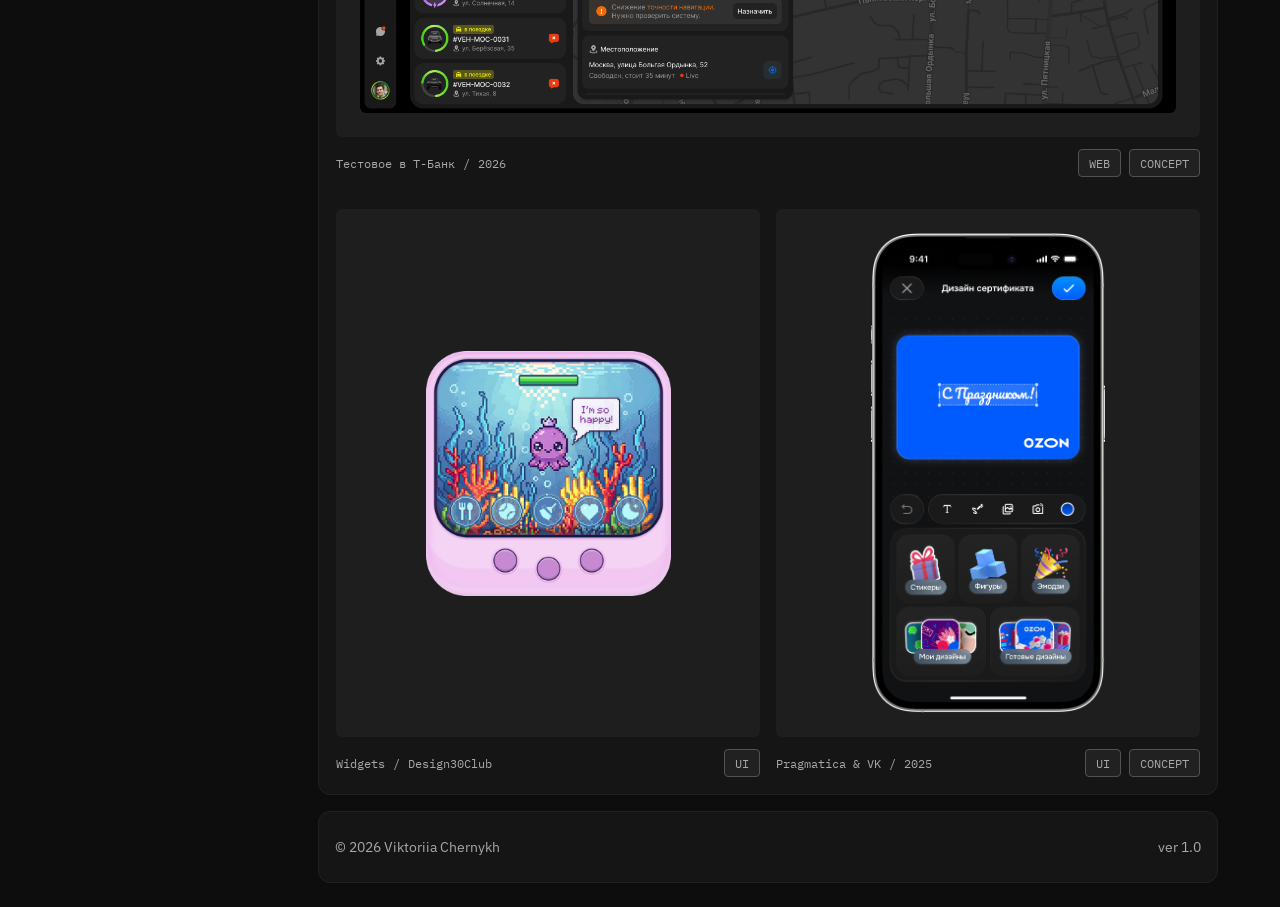
==== commit 40aa31fb: "added cursor to hover ctr" ====
--- a/index.html
+++ b/index.html
@@ -39,7 +39,7 @@
         </div>
       </div>
       <div class="hover-cta">
-        <span class="hover-cta-text"></span>
+        <span class="hover-cta-text-wrap"><span class="hover-cta-text"></span><span class="hover-cta-cursor"></span></span>
         <span class="hover-cta-icon">
           <span class="hover-cta-dots">...</span>
           <img class="hover-cta-arrow" src="src/arrow-up-right-dark.svg" alt=""/>
@@ -93,7 +93,7 @@
         </div>
       </div>
       <div class="hover-cta">
-        <span class="hover-cta-text"></span>
+        <span class="hover-cta-text-wrap"><span class="hover-cta-text"></span><span class="hover-cta-cursor"></span></span>
         <span class="hover-cta-icon">
           <span class="hover-cta-dots">...</span>
           <img class="hover-cta-arrow" src="src/arrow-up-right-dark.svg" alt=""/>
@@ -135,7 +135,7 @@
         </div>
       </div>
       <div class="hover-cta">
-        <span class="hover-cta-text"></span>
+        <span class="hover-cta-text-wrap"><span class="hover-cta-text"></span><span class="hover-cta-cursor"></span></span>
         <span class="hover-cta-icon">
           <span class="hover-cta-dots">...</span>
           <img class="hover-cta-arrow" src="src/arrow-up-right-dark.svg" alt=""/>
@@ -249,133 +249,7 @@
     </div>
     <div id="footer-placeholder"></div>
   </div>
-  <script>
-    fetch('sticky-top-menu.html')
-      .then(response => response.text())
-      .then(data => {
-        document.getElementById('sticky-top-menu-placeholder').innerHTML = data;
-      });
-    fetch('footer.html')
-      .then(response => response.text())
-      .then(data => {
-        document.getElementById('footer-placeholder').innerHTML = data;
-      });
-  </script>
   <script src="script.js"></script>
- 
-<script>
-  fetch('sticky-top-menu.html')
-    .then(response => response.text())
-    .then(data => {
-      document.getElementById('sticky-top-menu-placeholder').innerHTML = data;
-
-      const mobileTopBar = document.querySelector('.mobile-top-bar');
-      const mobileMenuToggle = document.querySelector('.mobile-menu-toggle');
-      const mobileBackdrop = document.querySelector('.mobile-menu-backdrop');
-      const mobileMenuLinks = document.querySelectorAll(
-        '.mobile-dropdown-menu a'
-      );
-
-      if (!mobileTopBar || !mobileMenuToggle || !mobileBackdrop) return;
-
-      function openMenu() {
-        mobileTopBar.classList.add('is-open');
-        document.body.classList.add('menu-open');
-        mobileMenuToggle.setAttribute('aria-expanded', 'true');
-        mobileMenuToggle.setAttribute('aria-label', 'Закрыть меню');
-      }
-
-      function closeMenu() {
-        mobileTopBar.classList.remove('is-open');
-        document.body.classList.remove('menu-open');
-        mobileMenuToggle.setAttribute('aria-expanded', 'false');
-        mobileMenuToggle.setAttribute('aria-label', 'Открыть меню');
-      }
-
-      function toggleMenu() {
-        const isOpen = mobileTopBar.classList.contains('is-open');
-        isOpen ? closeMenu() : openMenu();
-      }
-
-      mobileMenuToggle.addEventListener('click', toggleMenu);
-
-      mobileBackdrop.addEventListener('click', closeMenu);
-
-      mobileMenuLinks.forEach(link => {
-        link.addEventListener('click', closeMenu);
-      });
-
-      document.addEventListener('keydown', (event) => {
-        if (event.key === 'Escape') {
-          closeMenu();
-        }
-      });
-
-      let lastScrollY = window.scrollY;
-      const scrollThreshold = 10;
-
-      window.addEventListener('scroll', () => {
-        const currentScrollY = window.scrollY;
-        const diff = currentScrollY - lastScrollY;
-
-        if (mobileTopBar.classList.contains('is-open')) {
-          mobileTopBar.classList.remove('is-hidden');
-          lastScrollY = currentScrollY;
-          return;
-        }
-
-        if (currentScrollY <= 20) {
-          mobileTopBar.classList.remove('is-hidden');
-        } else if (diff > scrollThreshold) {
-          mobileTopBar.classList.add('is-hidden');
-          lastScrollY = currentScrollY;
-        } else if (diff < -scrollThreshold) {
-          mobileTopBar.classList.remove('is-hidden');
-          lastScrollY = currentScrollY;
-        }
-      });
-    });
-
-  fetch('footer.html')
-    .then(response => response.text())
-    .then(data => {
-      document.getElementById('footer-placeholder').innerHTML = data;
-    });
-</script>
-
-<script>
-  document.querySelectorAll('.screen-switcher').forEach((switcher) => {
-    const images = switcher.querySelectorAll('.screen-image');
-    const interval = Number(switcher.dataset.interval) || 3000;
-    let current = 0;
-    let intervalId = null;
-
-    if (images.length < 2) return;
-
-    function nextSlide() {
-      images[current].classList.remove('is-active');
-      current = (current + 1) % images.length;
-      images[current].classList.add('is-active');
-    }
-
-    function startSwitcher() {
-      if (intervalId) return;
-      intervalId = setInterval(nextSlide, interval);
-    }
-
-    function stopSwitcher() {
-      clearInterval(intervalId);
-      intervalId = null;
-    }
-
-    startSwitcher();
-
-    // switcher.addEventListener('mouseenter', stopSwitcher);
-    // switcher.addEventListener('mouseleave', startSwitcher);
-    // switcher.addEventListener('focusin', stopSwitcher);
-    // switcher.addEventListener('focusout', startSwitcher);
-  });
-</script>
 
 </body>
 </html>
--- a/styles.css
+++ b/styles.css
@@ -40,6 +40,7 @@
   gap: 16px;
   min-height: 100vh;
   overflow-x: hidden;
+  overflow-anchor: none;
 }
 
 p {
@@ -68,6 +69,28 @@
   flex-direction: column;
   gap: 16px;
   padding: 24px 0;
+  transition: opacity 0.2s ease;
+}
+
+.content-container.is-leaving {
+  opacity: 0;
+}
+
+.content-container > * {
+  opacity: 0;
+  transition: opacity 0.5s ease;
+}
+
+.content-container > *.is-visible {
+  opacity: 1;
+}
+
+@media (prefers-reduced-motion: reduce) {
+  .content-container,
+  .content-container > * {
+    transition: none;
+    opacity: 1;
+  }
 }
 
 .case-card {
@@ -109,12 +132,45 @@
   white-space: nowrap;
   pointer-events: none;
   opacity: 0;
+  box-shadow: 0 4px 12px rgba(0, 0, 0, 0.15);
   transition: opacity 0.2s ease;
   z-index: 50;
 }
 
 .case-card-link:hover .hover-cta {
   opacity: 1;
+}
+
+.hover-cta-text-wrap {
+  display: inline-flex;
+  align-items: center;
+}
+
+.hover-cta-cursor {
+  display: inline-block;
+  width: 0;
+  height: 1em;
+  margin-left: 0;
+  background-color: var(--surface-primary);
+  vertical-align: text-bottom;
+  opacity: 0;
+  transition: width 0.1s ease, margin-left 0.1s ease;
+}
+
+.hover-cta-cursor.is-visible {
+  width: 0.5em;
+  margin-left: 1px;
+  opacity: 1;
+  animation: hover-cta-cursor-blink 0.8s steps(1, end) infinite;
+}
+
+@keyframes hover-cta-cursor-blink {
+  0%, 49% {
+    opacity: 1;
+  }
+  50%, 100% {
+    opacity: 0;
+  }
 }
 
 .hover-cta-icon {
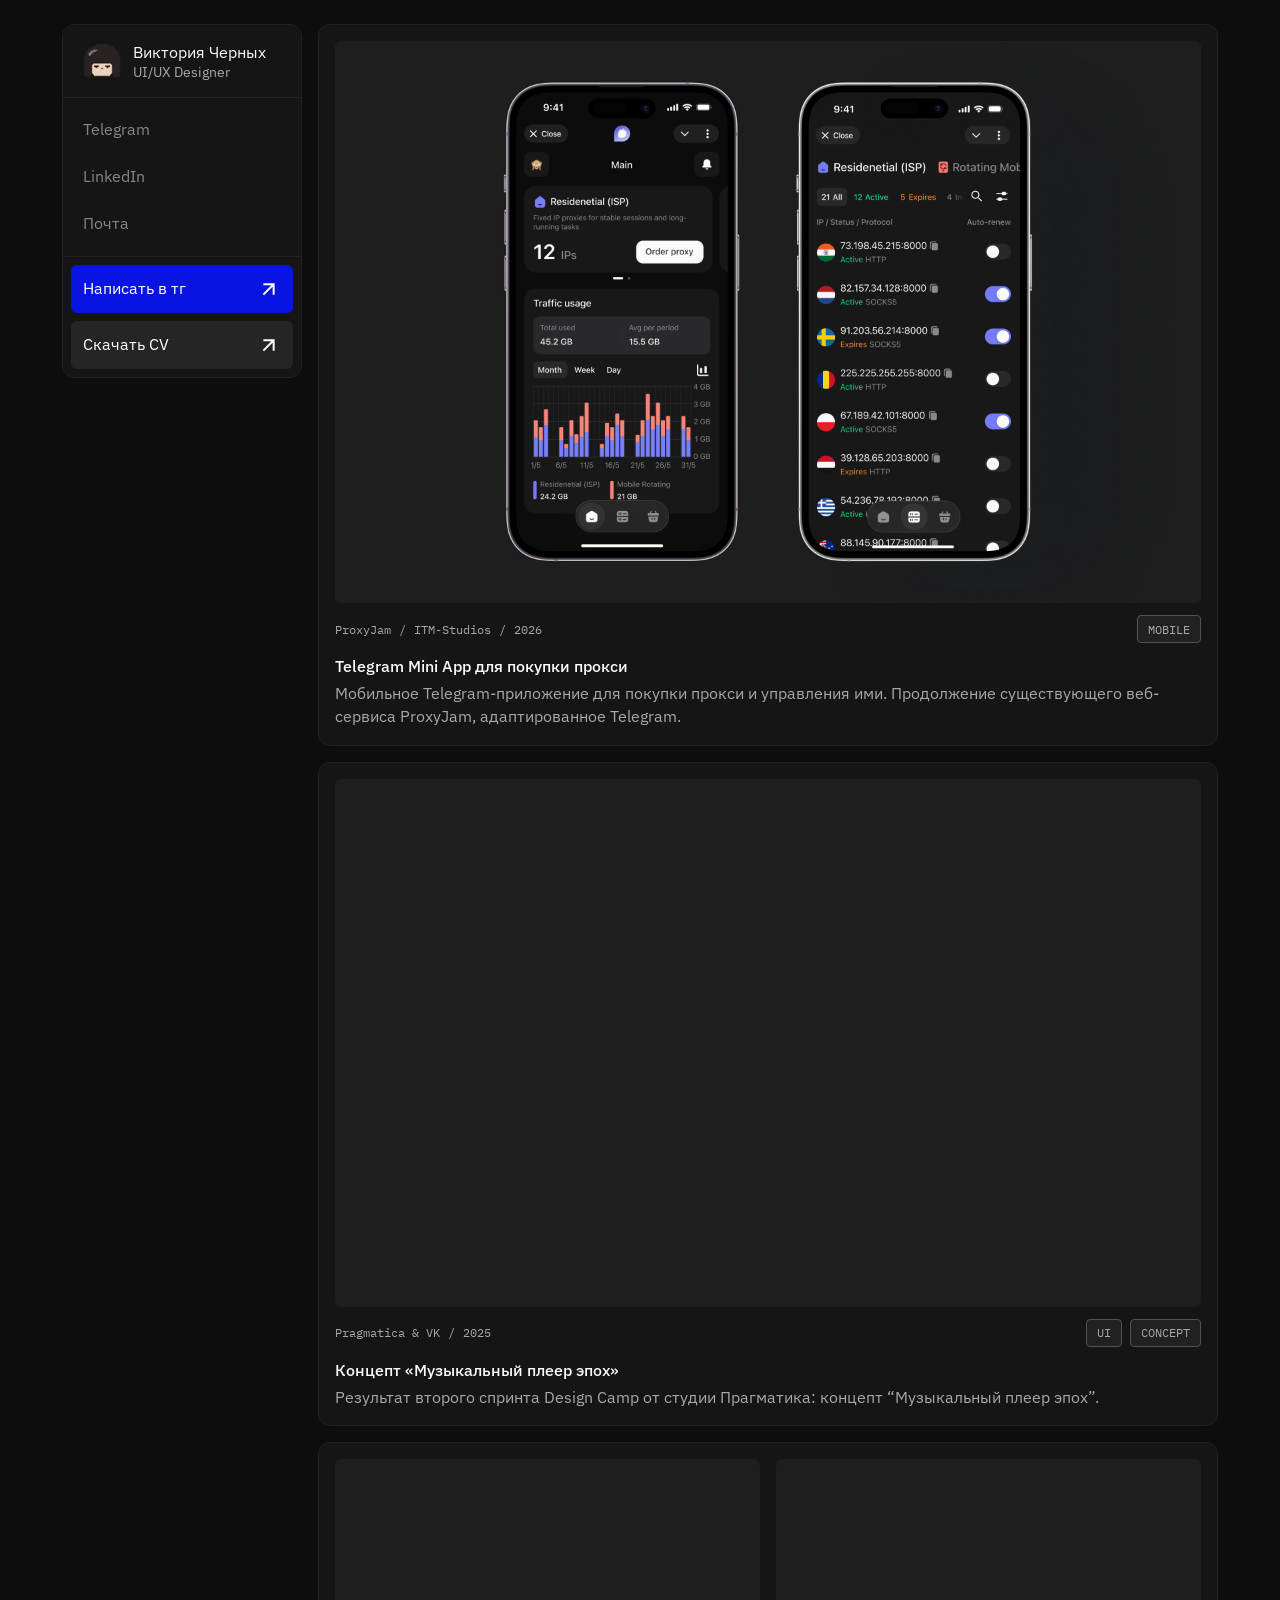
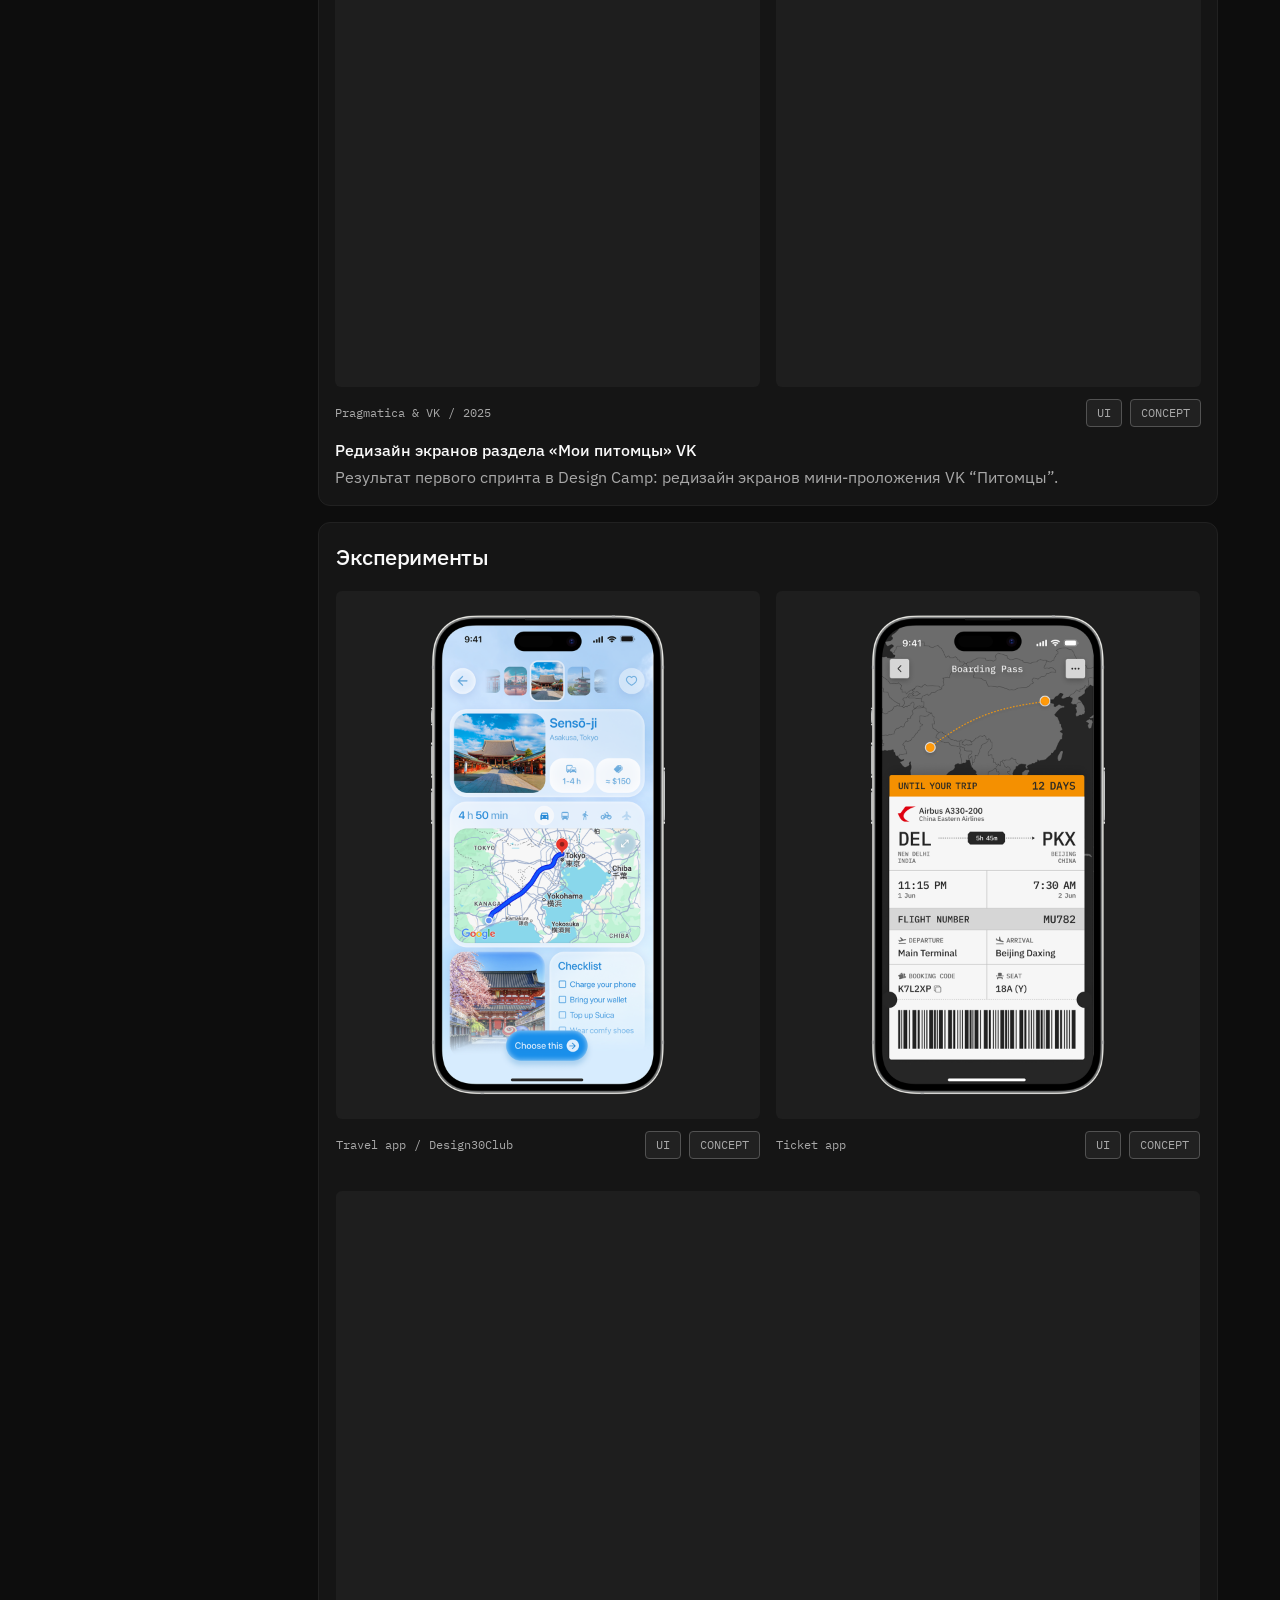
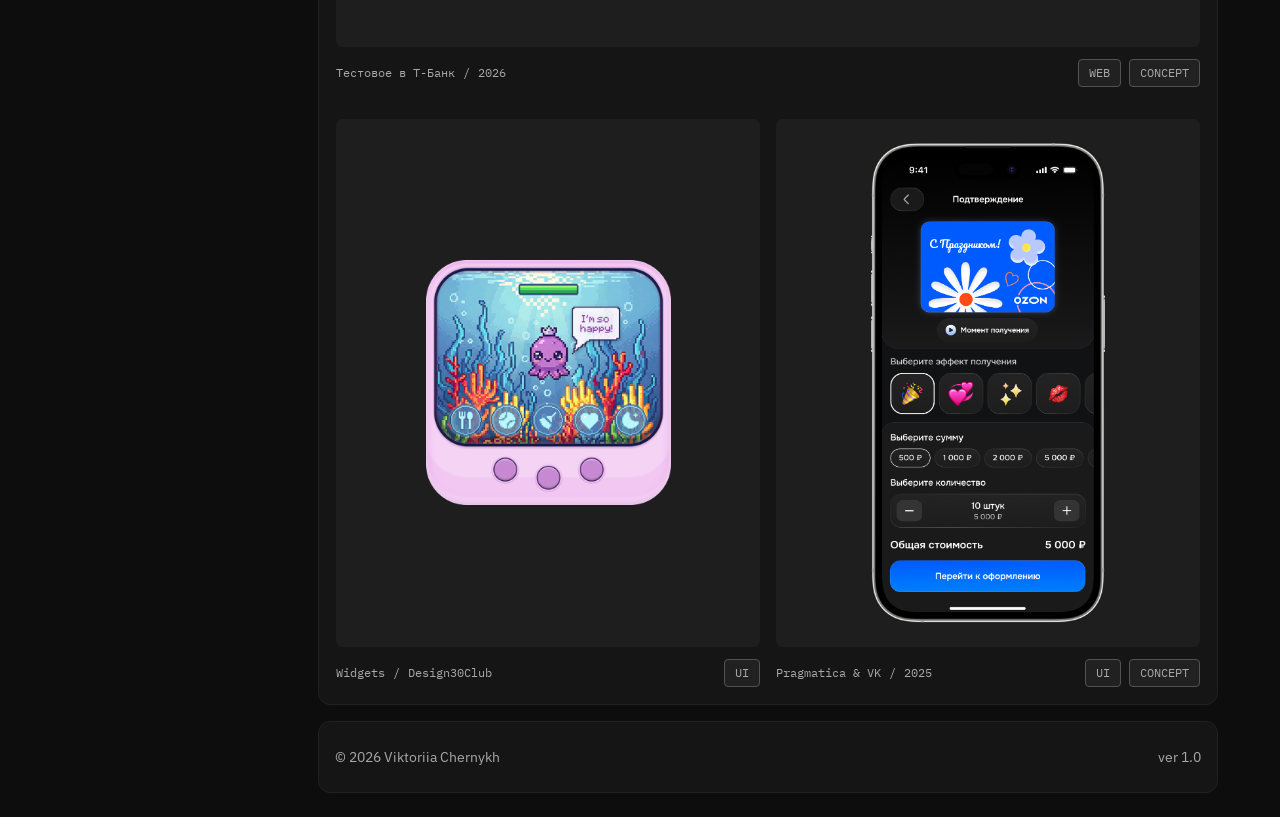
==== commit 813b06cb: "added tvideo" ====
--- a/index.html
+++ b/index.html
@@ -186,7 +186,9 @@
         <div class="concept-card">
           <div class="case-card-image-container">
             <div class="case-card-img-fill">
-              <img src="src/index/case-card-img-fill.png" alt=""/>
+              <video autoplay loop muted playsinline>
+                <source src="src/index/video-tbank.mp4" type="video/mp4"/>
+              </video>
             </div>
           </div>
           <div class="case-card-header">
--- a/styles.css
+++ b/styles.css
@@ -513,7 +513,8 @@
   border-radius: 6px;
 }
 
-.case-card-img-fill img {
+.case-card-img-fill img,
+.case-card-img-fill video {
   display: block;
   width: 100%;
   height: auto;
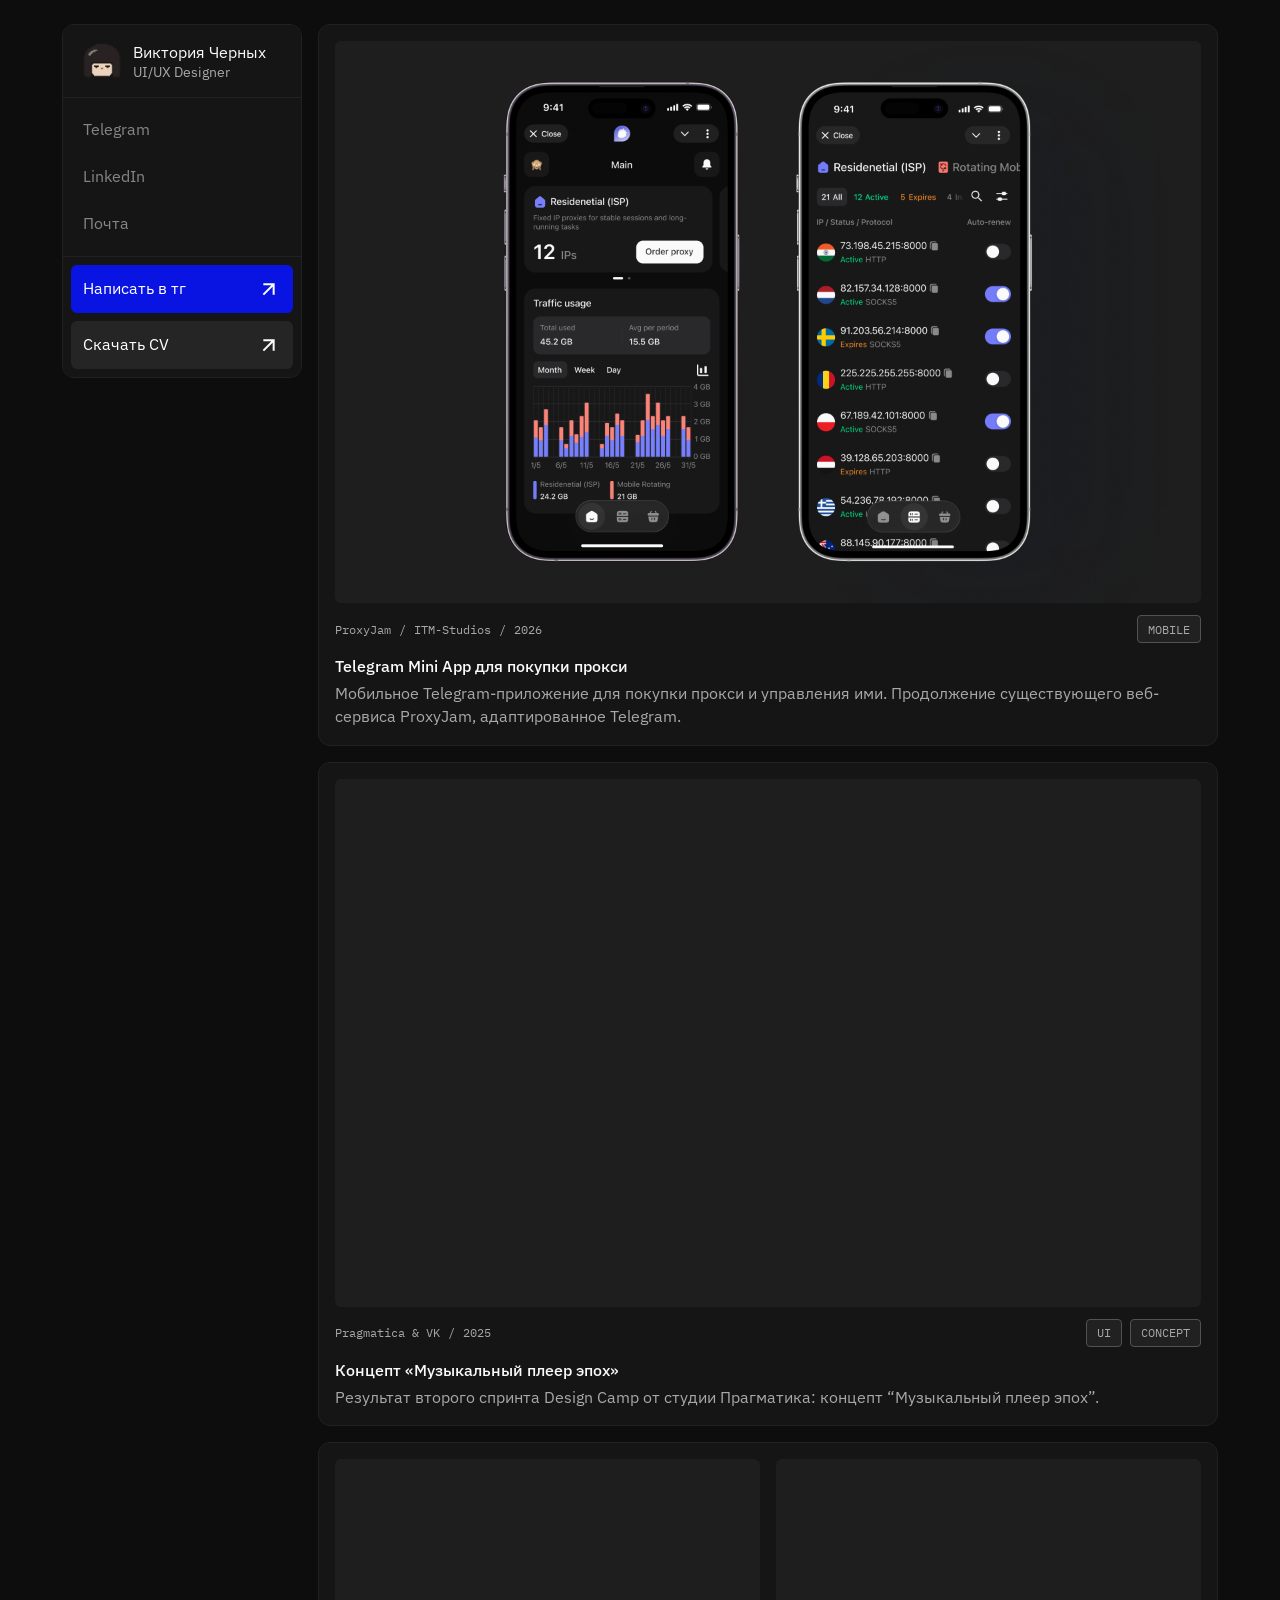
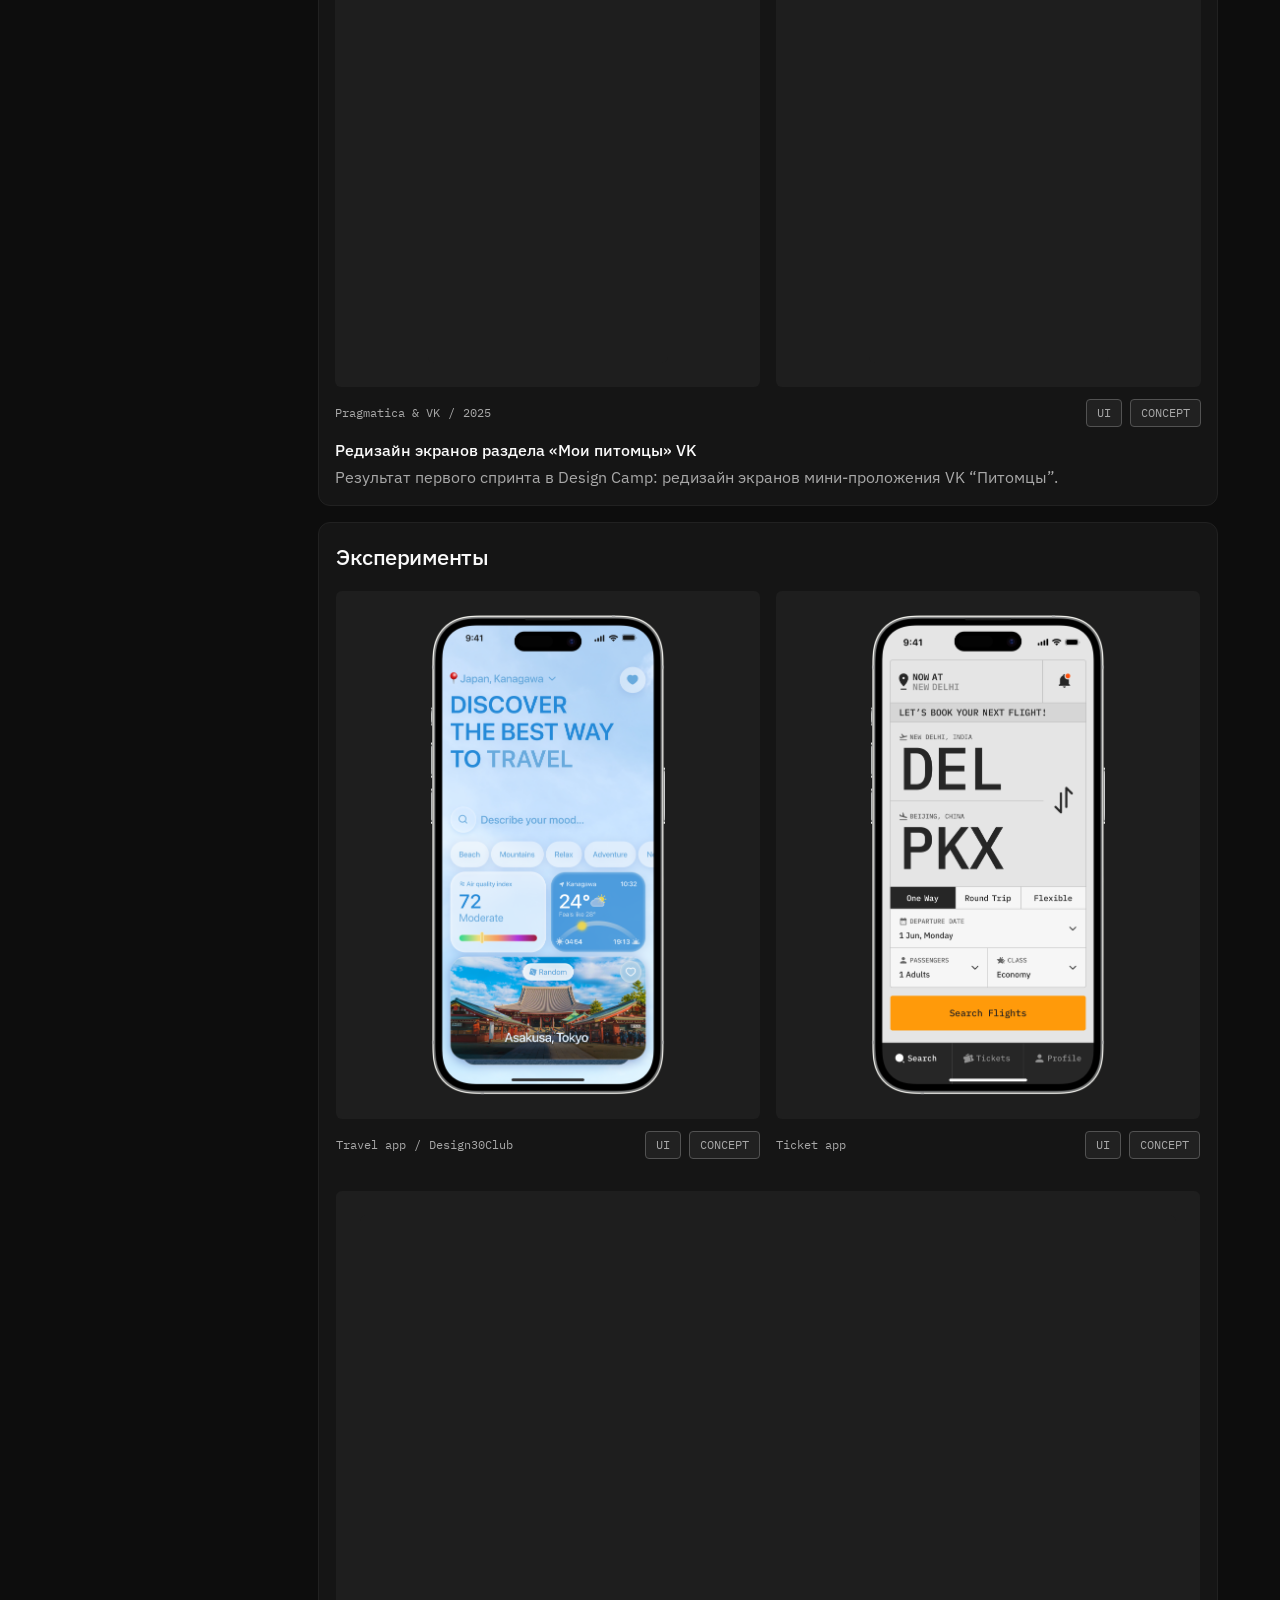
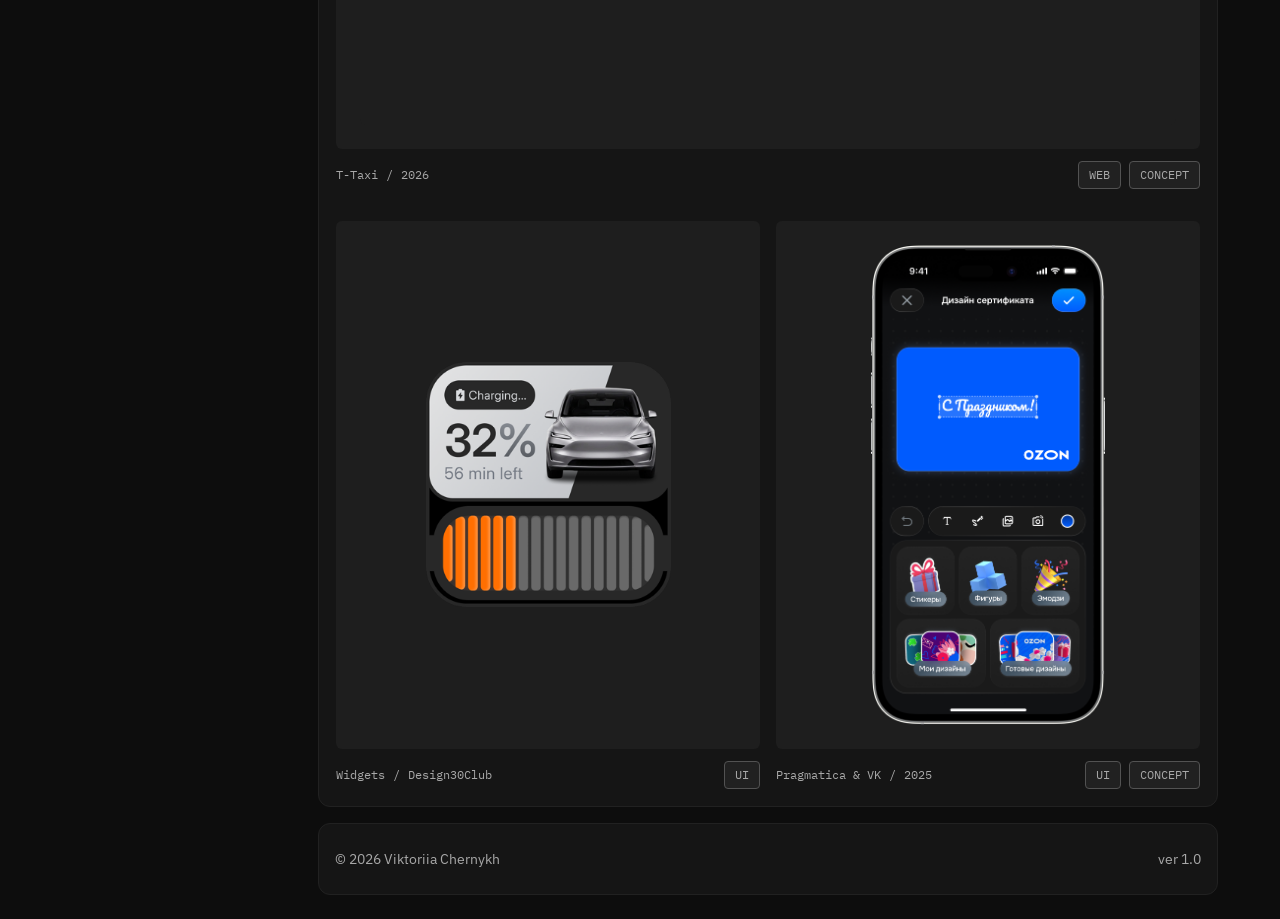
==== commit f905ef24: "added skeleton and changed t-banr to t-taxi" ====
--- a/index.html
+++ b/index.html
@@ -193,7 +193,7 @@
           </div>
           <div class="case-card-header">
             <div class="case-card-header-desc">
-              <span>Тестовое в Т-Банк</span>
+              <span>T-Taxi</span>
               <span>/</span>
               <span>2026</span>
             </div>
--- a/styles.css
+++ b/styles.css
@@ -521,6 +521,37 @@
   max-width: 100%;
 }
 
+/* Skeleton placeholder shown while images/videos are loading. */
+.media-loading {
+  background-color: var(--surface-secondary);
+  border-radius: 6px;
+  animation: media-skeleton-pulse 1.6s ease-in-out infinite;
+}
+
+.case-card-img-fill:has(> .media-loading) {
+  aspect-ratio: 16 / 10;
+}
+
+.case-card-img-fill > .media-loading {
+  width: 100%;
+  height: 100%;
+}
+
+@keyframes media-skeleton-pulse {
+  0%, 100% {
+    opacity: 1;
+  }
+  50% {
+    opacity: 0.45;
+  }
+}
+
+@media (prefers-reduced-motion: reduce) {
+  .media-loading {
+    animation: none;
+  }
+}
+
 @media (max-width: 860px) {
   .concept-cards {
     flex-direction: column;
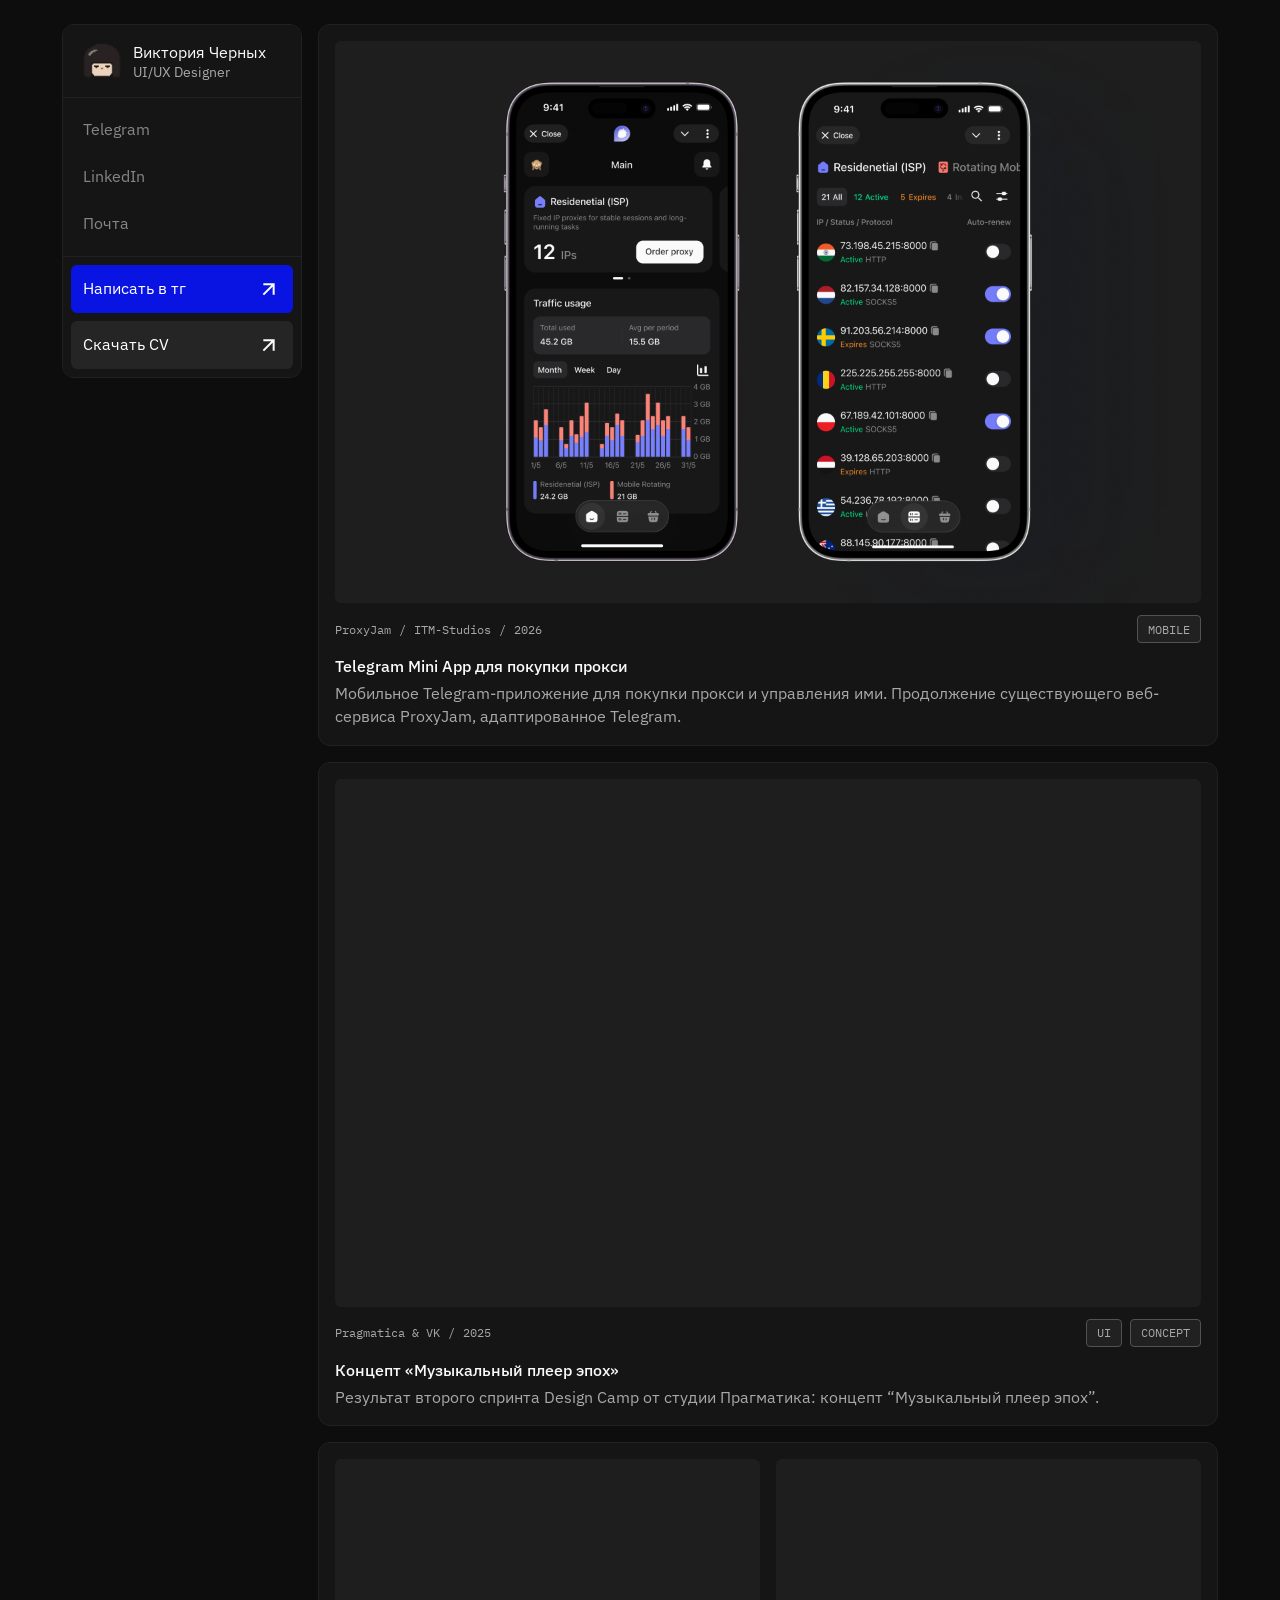
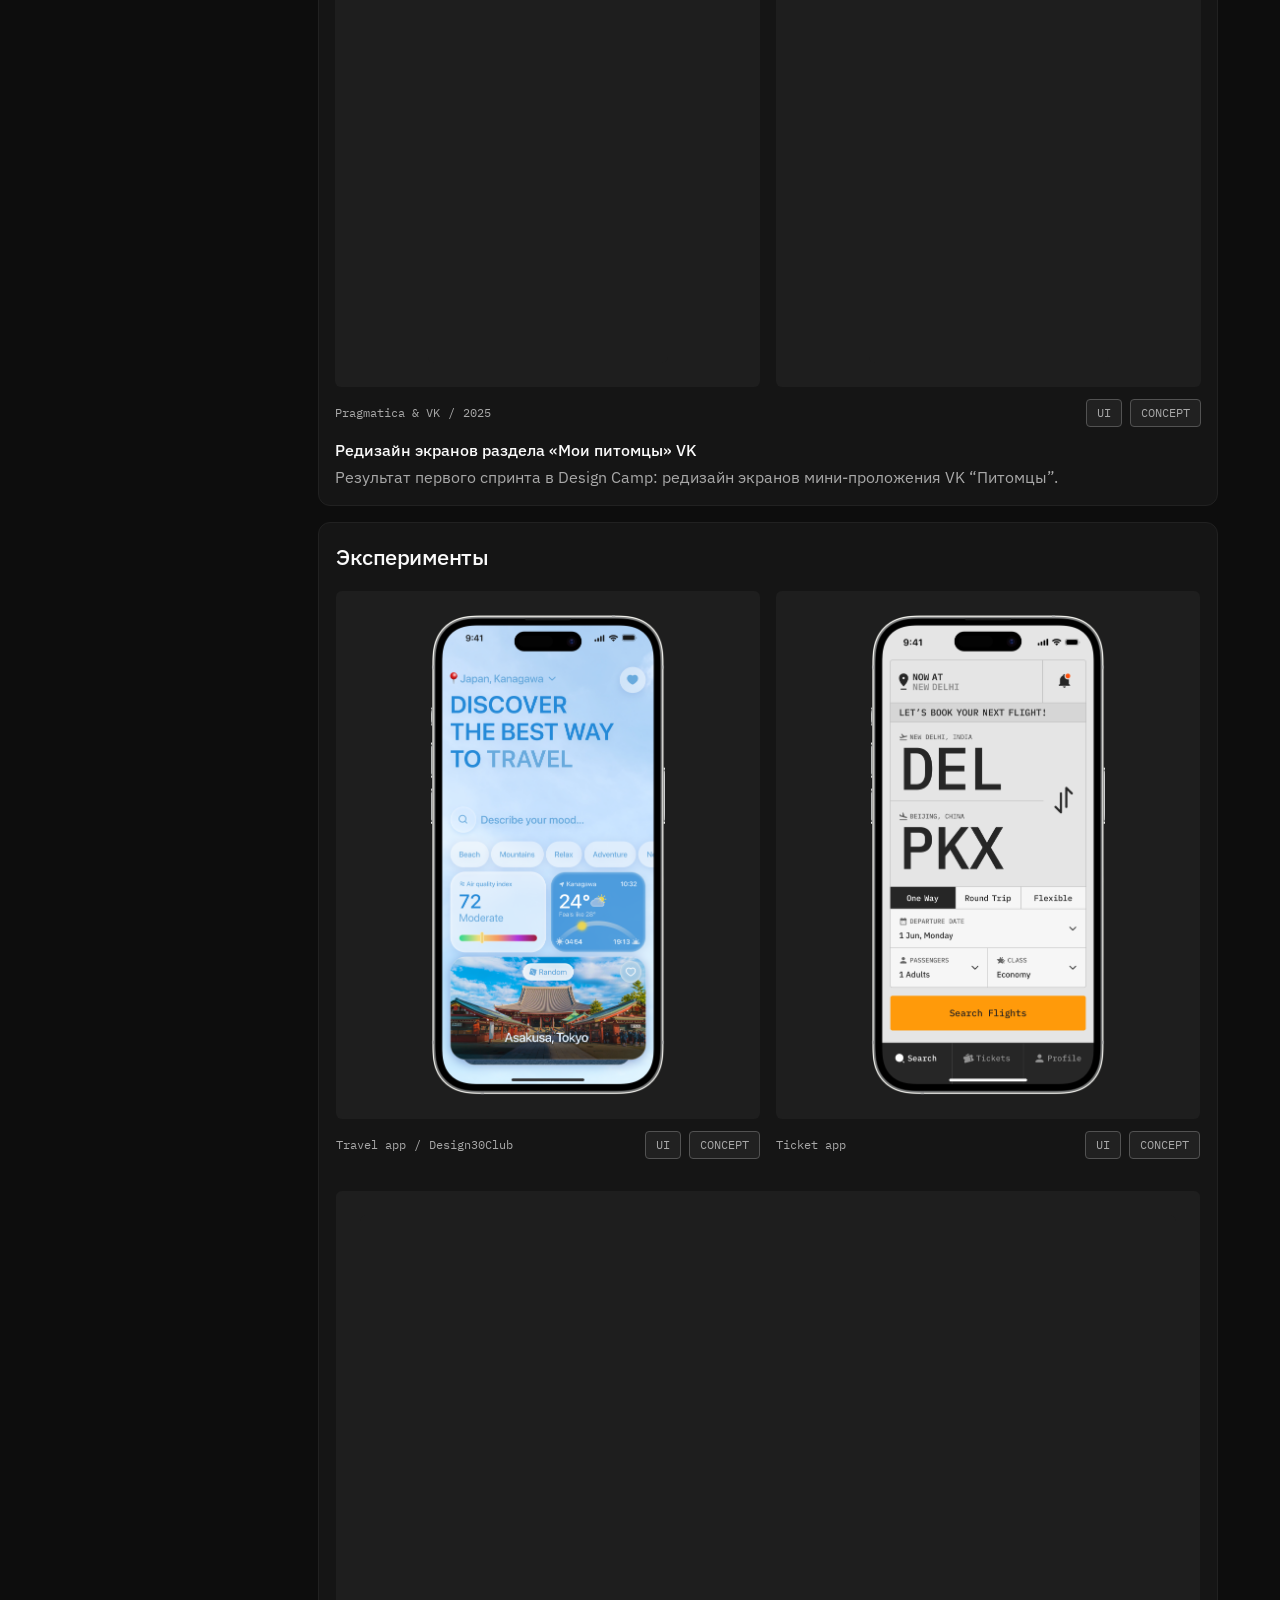
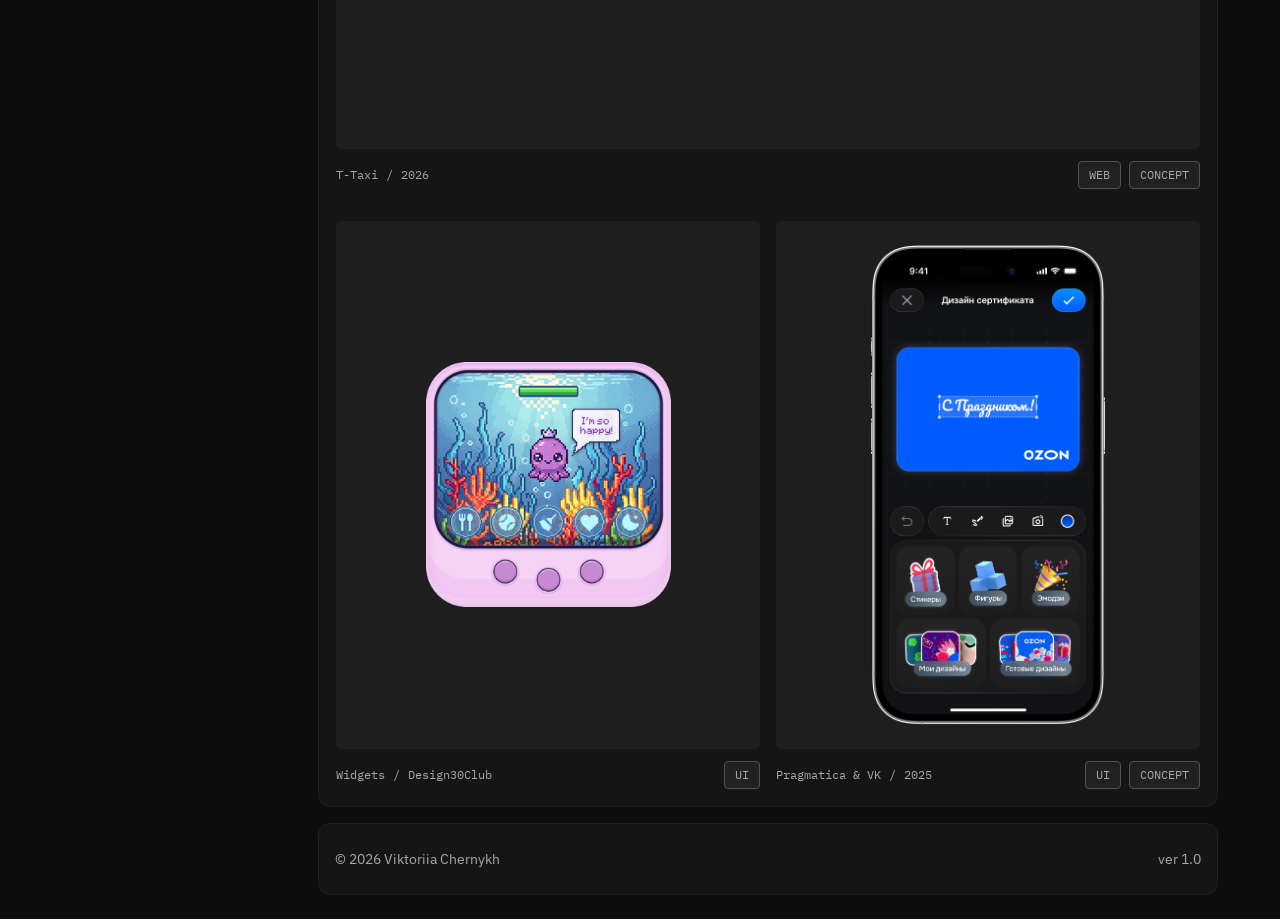
==== commit 2eb43a89: "fixed video on iphone" ====
--- a/index.html
+++ b/index.html
@@ -186,7 +186,7 @@
         <div class="concept-card">
           <div class="case-card-image-container">
             <div class="case-card-img-fill">
-              <video autoplay loop muted playsinline>
+              <video autoplay loop muted playsinline width="3024" height="1720">
                 <source src="src/index/video-tbank.mp4" type="video/mp4"/>
               </video>
             </div>
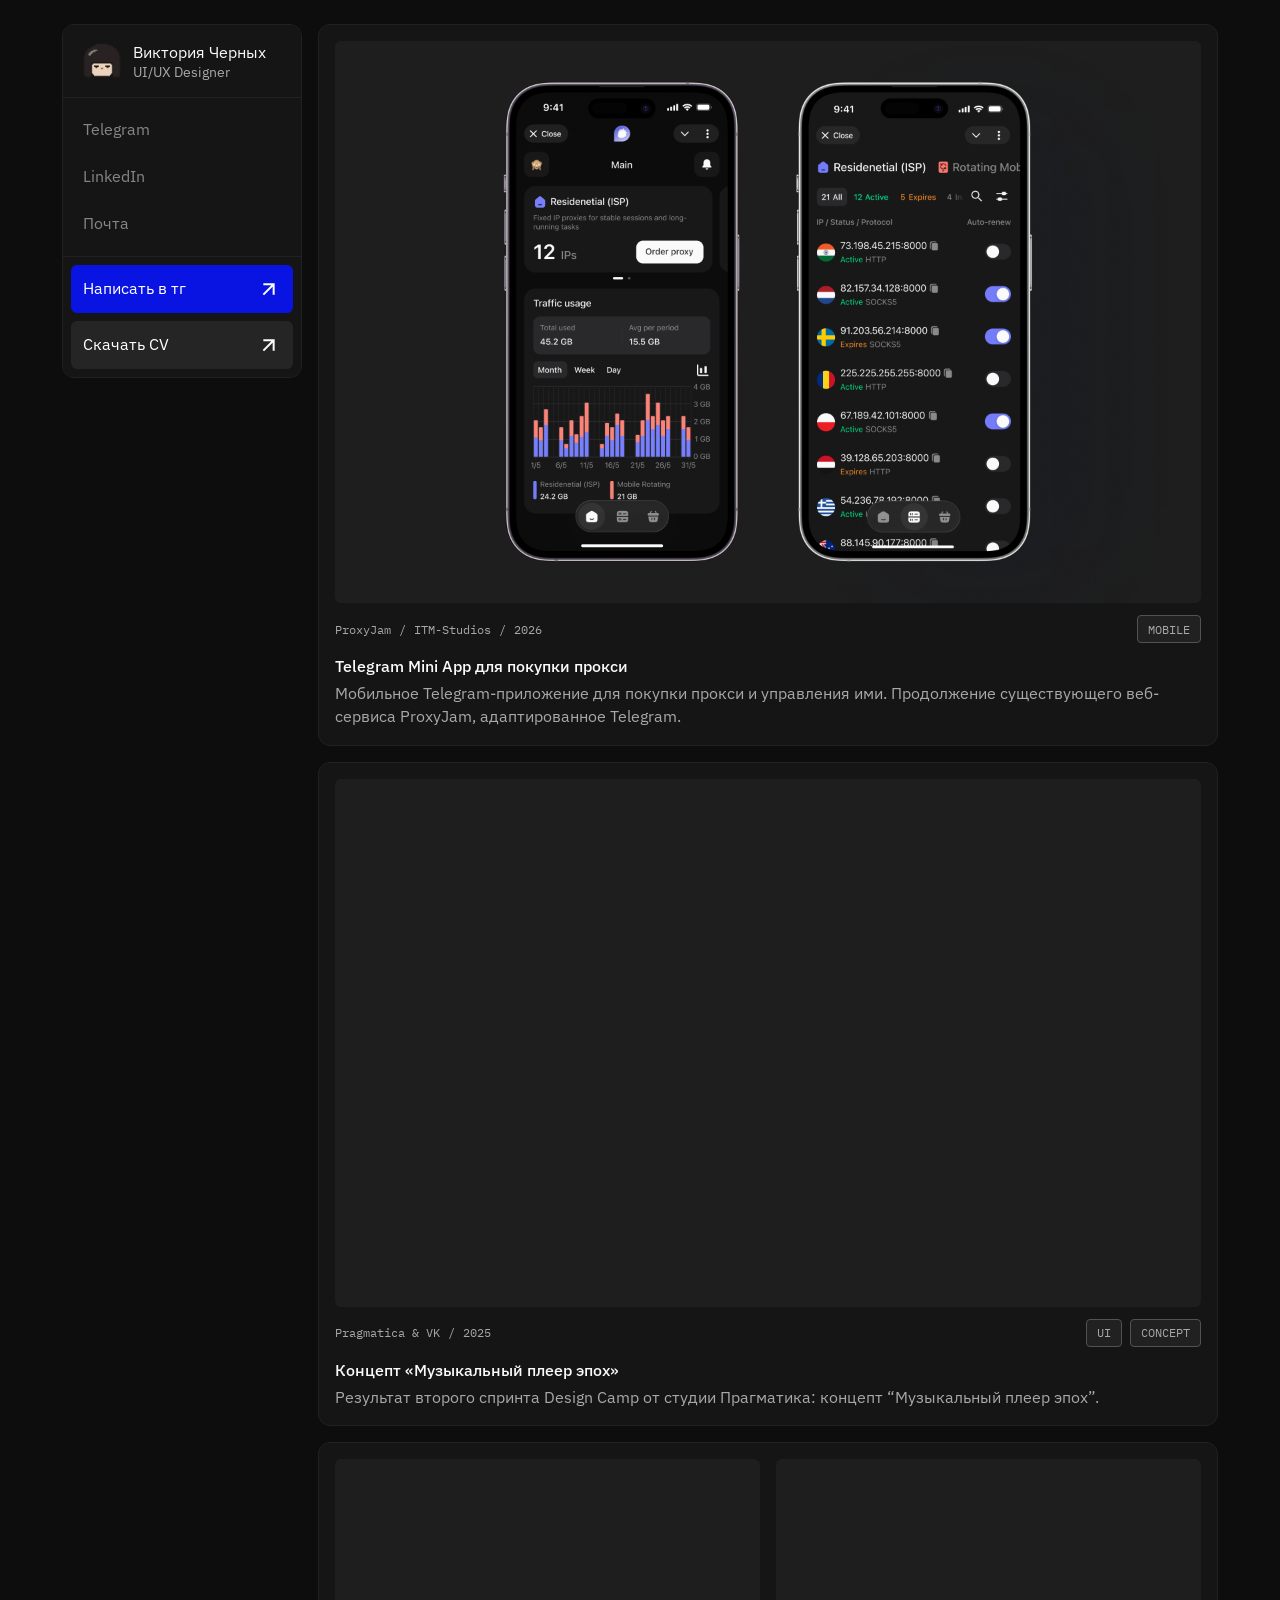
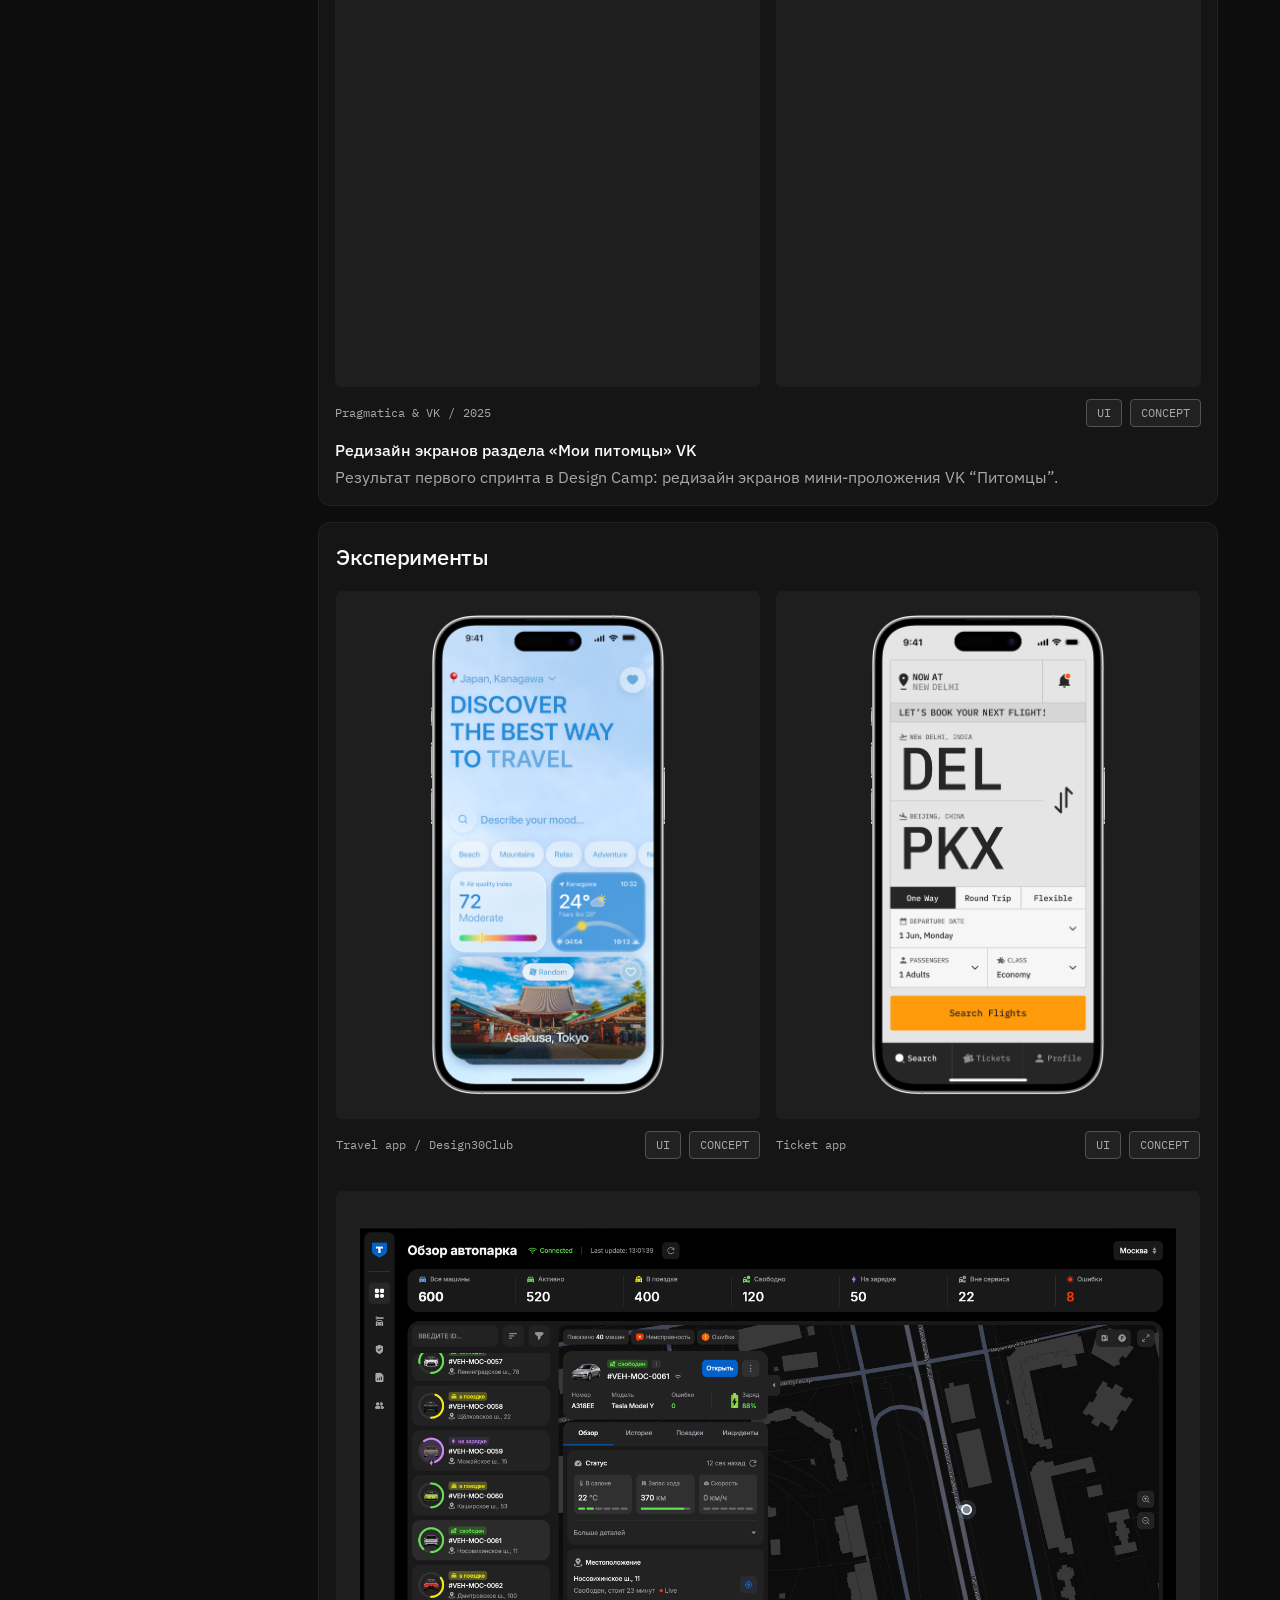
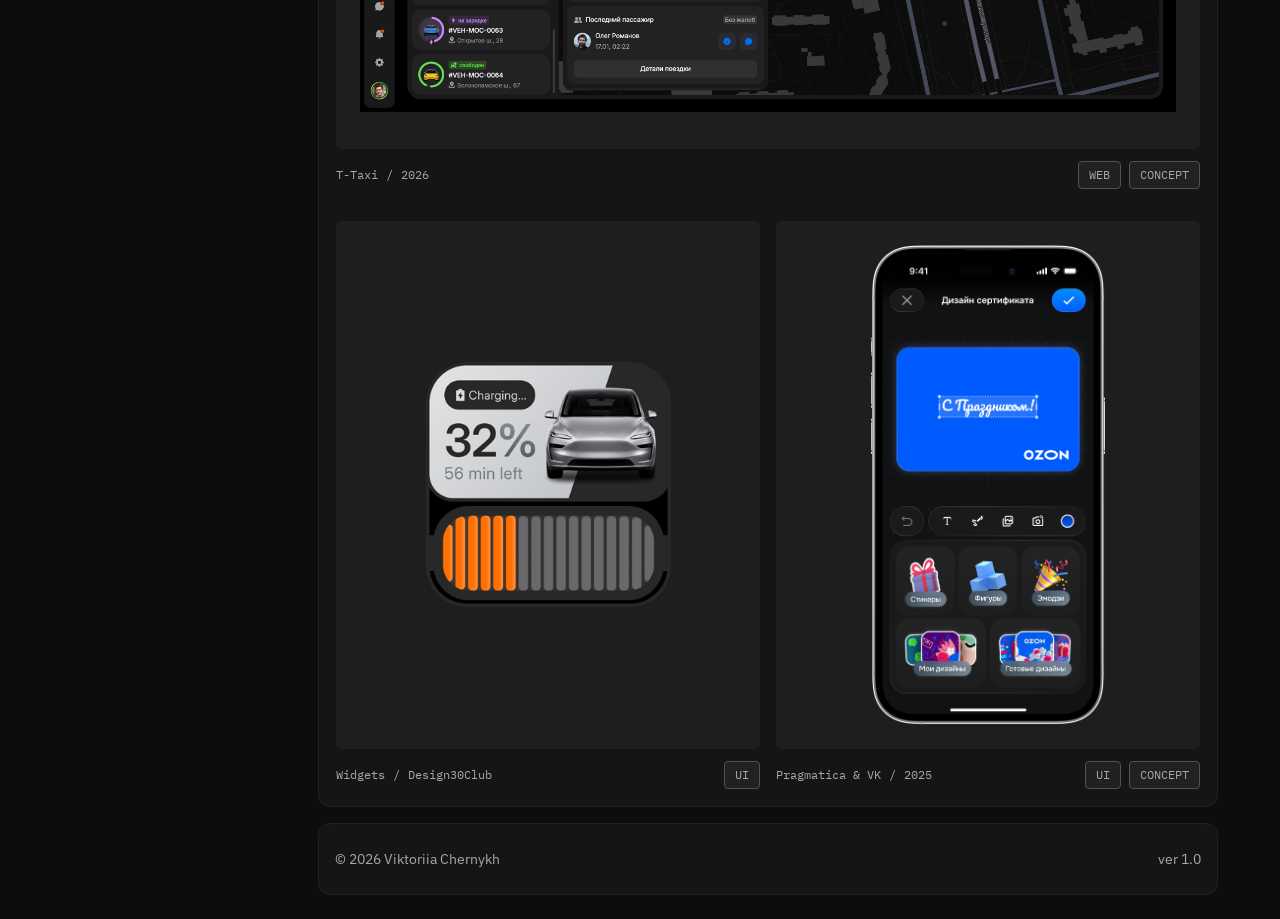
==== commit 5b9aee9a: "added video element to case card image container in index.html" ====
--- a/index.html
+++ b/index.html
@@ -186,7 +186,8 @@
         <div class="concept-card">
           <div class="case-card-image-container">
             <div class="case-card-img-fill">
-              <video autoplay loop muted playsinline width="3024" height="1720">
+              <video autoplay loop muted playsinline width="3024" height="1720" poster="src/index/case-card-img-fill.png">
+                <source src="src/index/video-tbank-mobile.mp4" type="video/mp4" media="(max-width: 860px)"/>
                 <source src="src/index/video-tbank.mp4" type="video/mp4"/>
               </video>
             </div>
